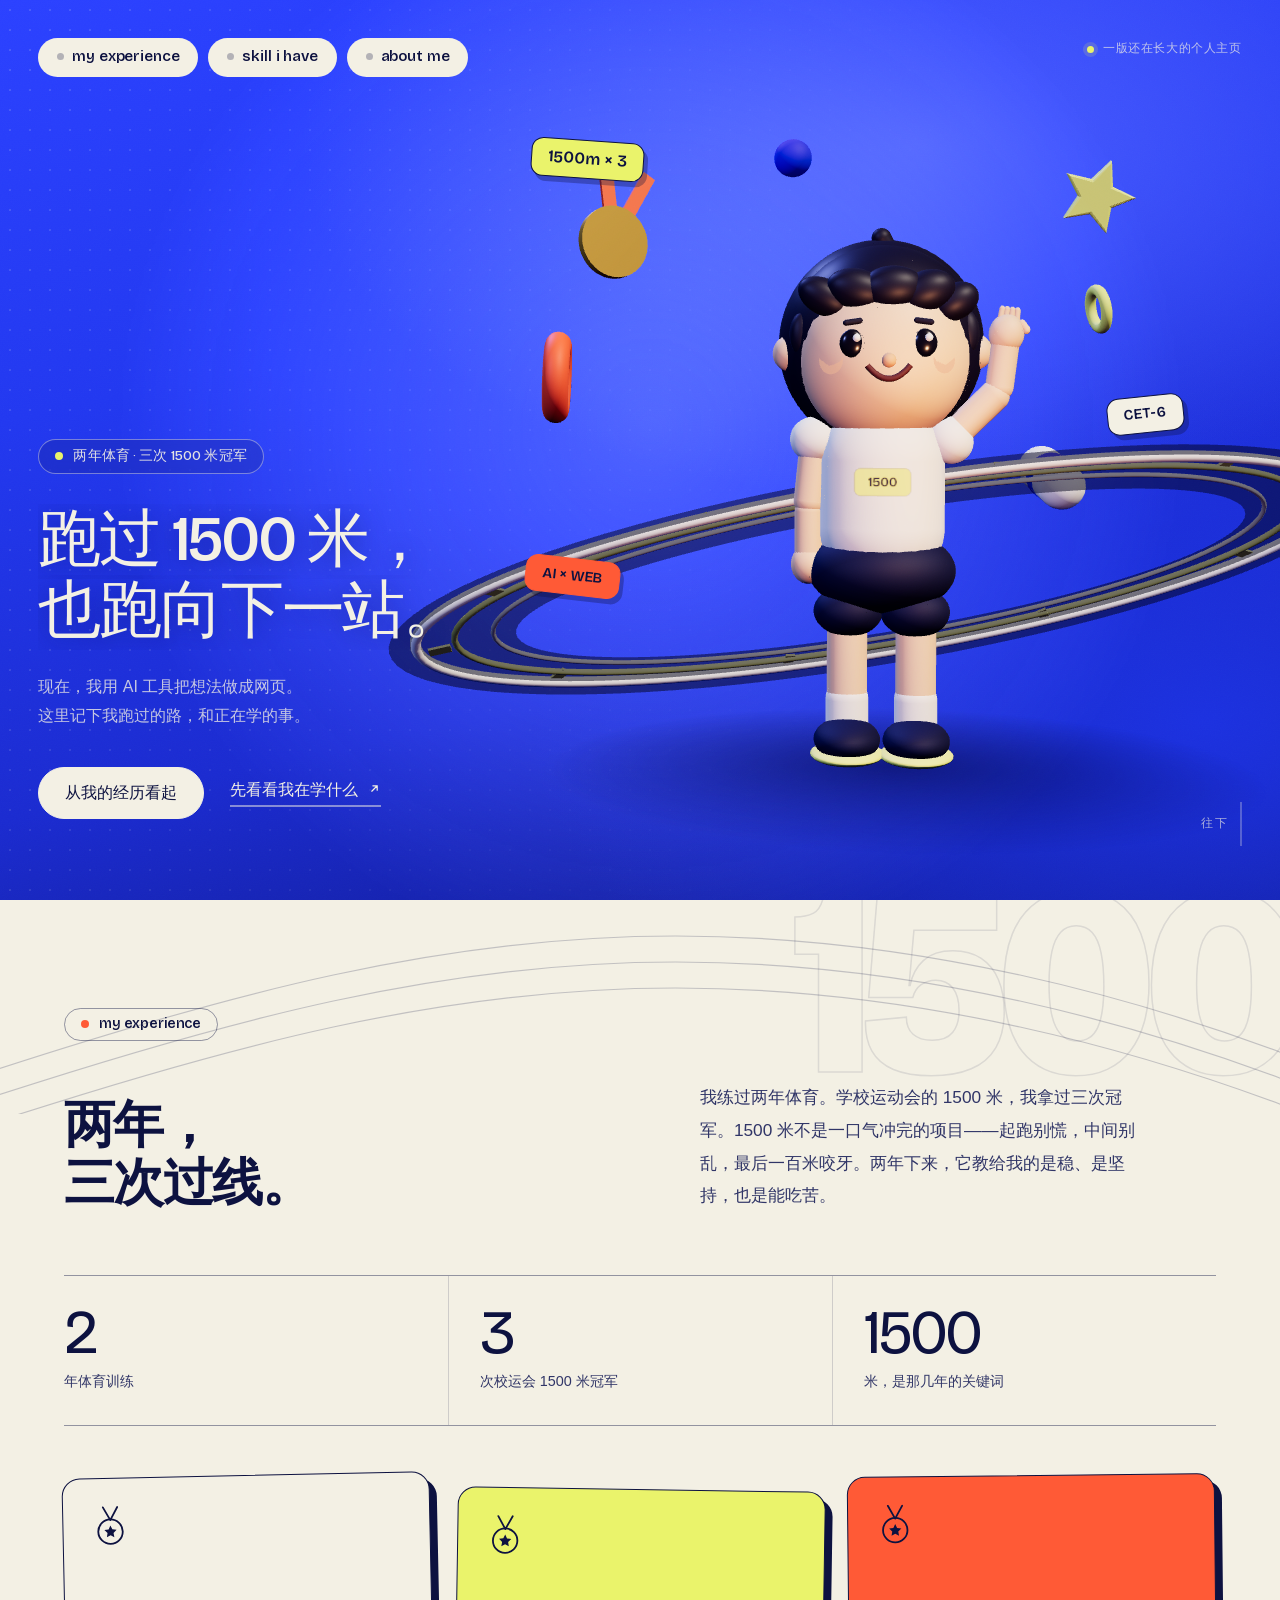
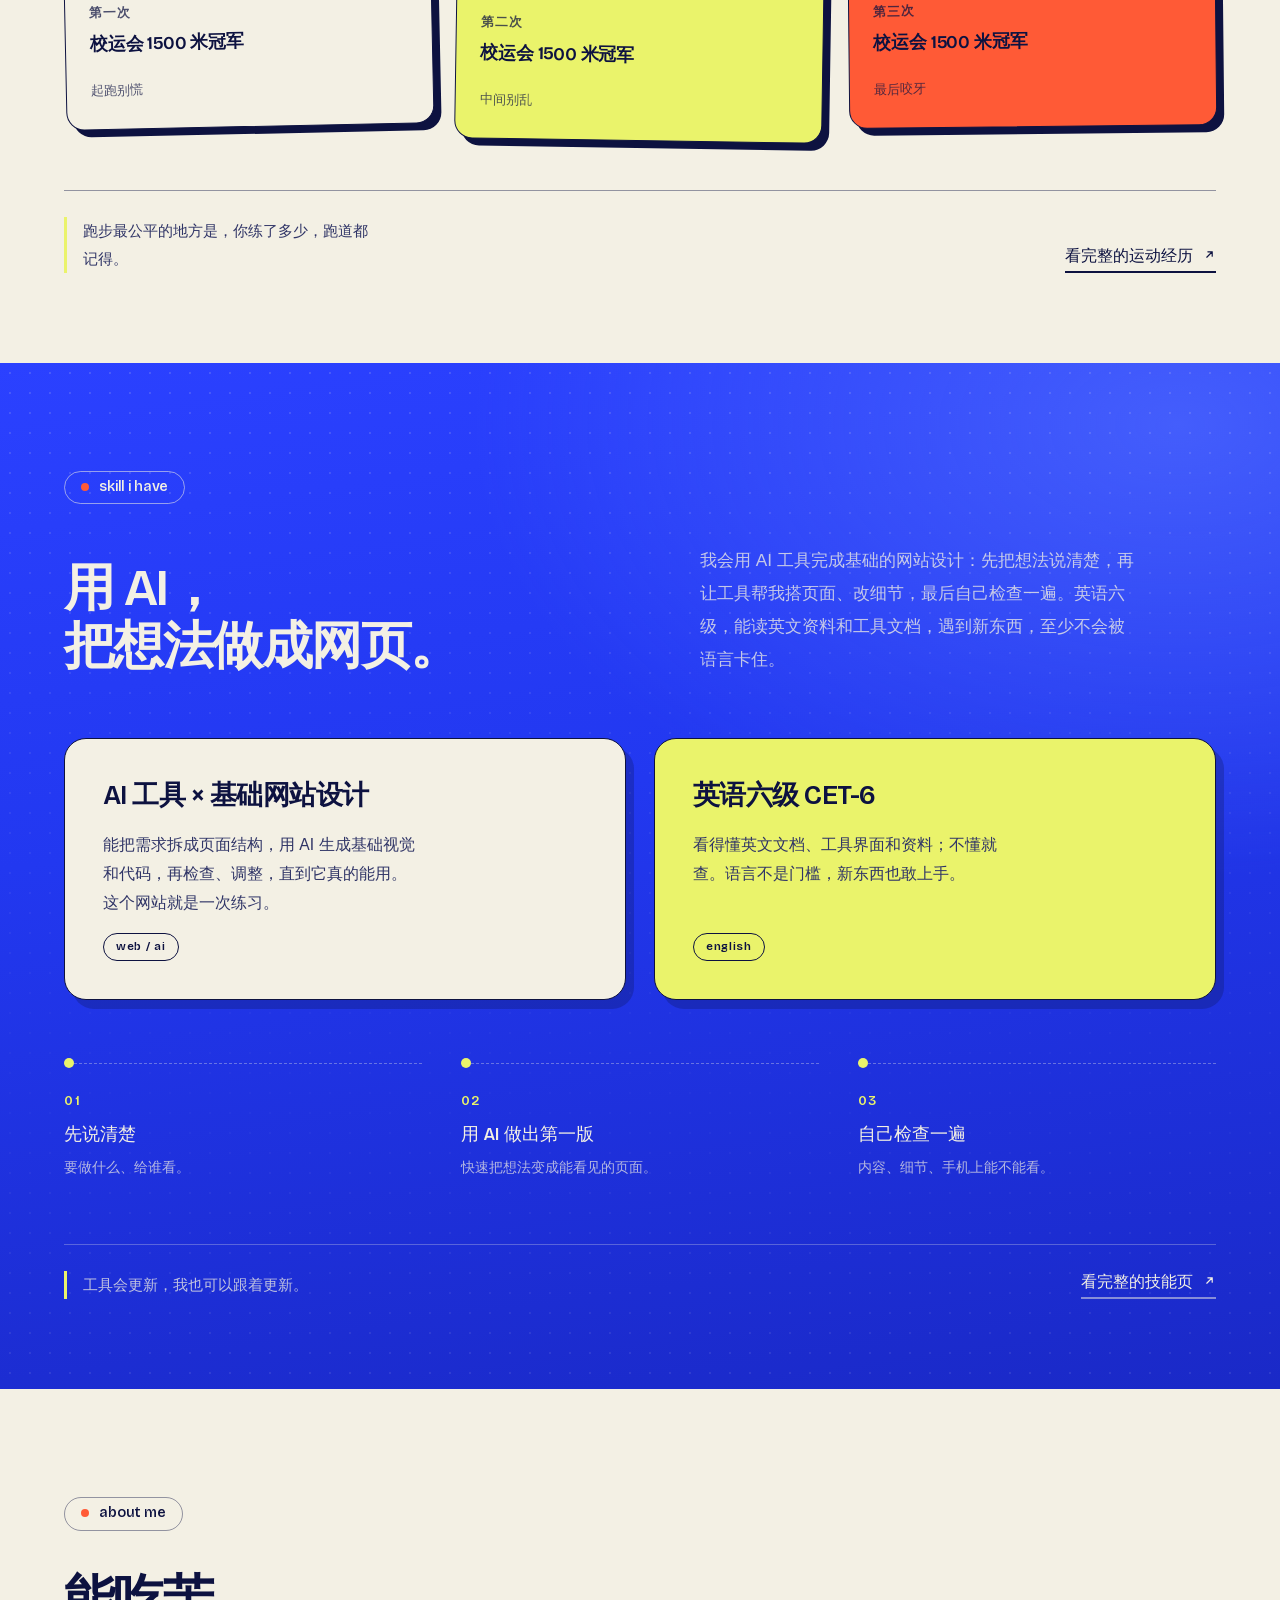
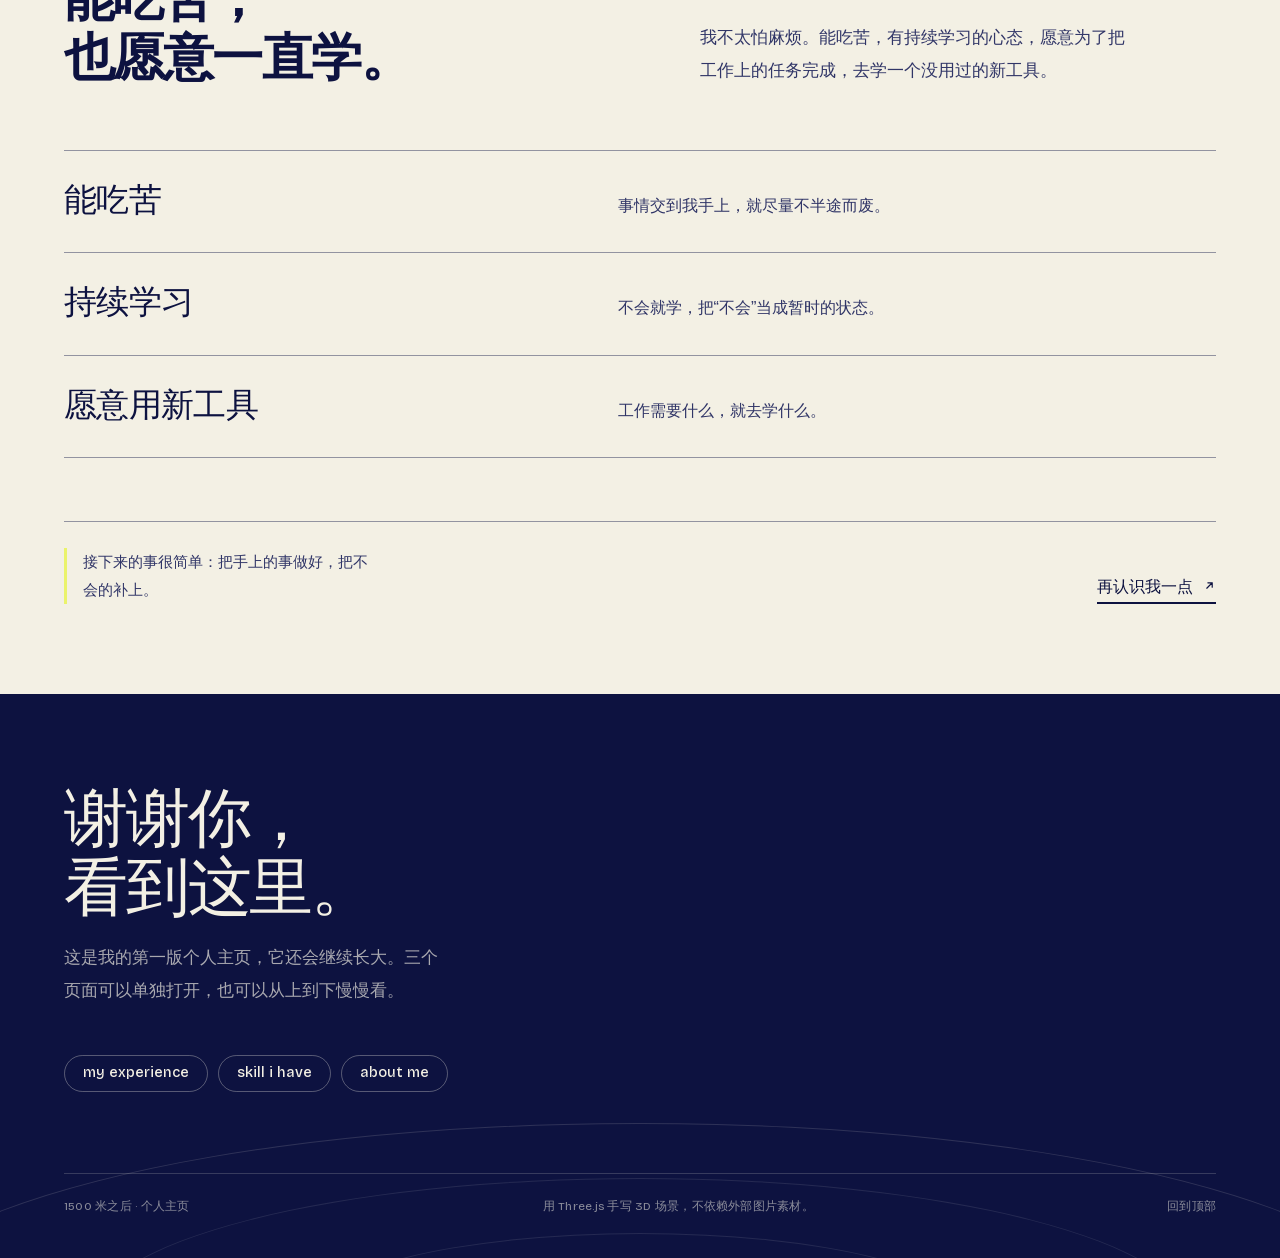
==== index.html @ 39f870d3 "deploy: 1500 米之后 · 3D 个人主页" ====
<!DOCTYPE html>
<html lang="zh-CN">
<head>
<meta charset="UTF-8">
<meta name="viewport" content="width=device-width, initial-scale=1, viewport-fit=cover">
<title>1500 米之后 · 个人主页</title>
<meta name="description" content="一个练过两年体育、拿过三次校运会 1500 米冠军、正在用 AI 工具学习做网站的个人主页。">
<meta name="theme-color" content="#2238f0">
<meta property="og:title" content="1500 米之后 · 个人主页">
<meta property="og:description" content="练过两年体育，拿过三次校运会 1500 米冠军。现在，用 AI 工具把想法做成网页。">
<meta property="og:type" content="website">
<link rel="icon" href="assets/favicon.svg" type="image/svg+xml">
<script>document.documentElement.classList.add('has-js');</script>
<link rel="stylesheet" href="assets/css/base.css">
<link rel="stylesheet" href="assets/css/home.css">
</head>
<body class="home">
<a class="skip-link" href="#main">跳到主要内容</a>

  <nav class="site-nav site-nav--on-blue" aria-label="页面导航">
    <a href="#experience" data-nav="experience">my experience</a>
    <a href="#skills" data-nav="skills">skill i have</a>
    <a href="#about" data-nav="about">about me</a>
  </nav>

<header class="hero" id="top">
  <div class="hero__stage" aria-hidden="true">
    <canvas id="hero-canvas"></canvas>
    <picture class="hero__fallback">
      <source media="(max-width: 760px)" srcset="assets/img/hero-fallback-mobile.jpg">
      <source media="(max-width: 1100px)" srcset="assets/img/hero-fallback-tablet.jpg">
      <img src="assets/img/hero-fallback.jpg" alt="">
    </picture>
  </div>
  <div class="hero__field" aria-hidden="true"></div>
  <div class="hero__grain" aria-hidden="true"></div>

  <p class="hero__status"><span class="hero__status-dot" aria-hidden="true"></span>一版还在长大的个人主页</p>

  <div class="hero__copy">
    <p class="hero__kicker">两年体育 · 三次 1500 米冠军</p>
    <h1 class="hero__title">
      <span class="hero__line"><span>跑过 1500 米，</span></span>
      <span class="hero__line"><span>也跑向下一站。</span></span>
    </h1>
    <p class="hero__sub">现在，我用 AI 工具把想法做成网页。<br>这里记下我跑过的路，和正在学的事。</p>
    <div class="hero__actions">
      <a class="btn btn--cream" href="#experience">从我的经历看起</a>
      <a class="text-link hero__link" href="#skills">先看看我在学什么<svg viewBox="0 0 24 24" fill="none" stroke="currentColor" stroke-width="2.2" stroke-linecap="round" stroke-linejoin="round" aria-hidden="true"><path d="M7 17 17 7M9 7h8v8"/></svg></a>
    </div>
  </div>

  <div class="hero__stickers" aria-hidden="true">
    <span class="sticker sticker--one">1500m × 3</span>
    <span class="sticker sticker--two">CET-6</span>
    <span class="sticker sticker--three">AI × WEB</span>
  </div>

  <a class="hero__scroll" href="#experience" aria-label="向下滚动，进入我的经历">
    <span>往下</span>
    <span class="hero__scroll-line" aria-hidden="true"></span>
  </a>
</header>

<main id="main" tabindex="-1">

  <section class="section section--experience" id="experience" aria-labelledby="experience-title">
    <div class="track-lines" aria-hidden="true">
      <svg viewBox="0 0 1440 240" preserveAspectRatio="none">
        <path d="M-40 206C260 118 500 62 760 62s520 56 760 144"/>
        <path d="M-40 232C260 144 500 88 760 88s520 56 760 144"/>
        <path d="M-40 258C260 170 500 114 760 114s520 56 760 144"/>
      </svg>
    </div>
    <div class="section__inner">
      <header class="section__head" data-reveal>
        <a class="pill-label" href="experience.html">my experience</a>
        <h2 class="h2 section__title" id="experience-title">两年，<br>三次过线。</h2>
        <p class="lede section__lede">我练过两年体育。学校运动会的 1500 米，我拿过三次冠军。1500 米不是一口气冲完的项目——起跑别慌，中间别乱，最后一百米咬牙。两年下来，它教给我的是稳、是坚持，也是能吃苦。</p>
      </header>

      <div class="stats" data-reveal>
        <div class="stats__item">
          <span class="stats__num">2</span>
          <span class="stats__label">年体育训练</span>
        </div>
        <div class="stats__item">
          <span class="stats__num">3</span>
          <span class="stats__label">次校运会 1500 米冠军</span>
        </div>
        <div class="stats__item">
          <span class="stats__num">1500</span>
          <span class="stats__label">米，是那几年的关键词</span>
        </div>
      </div>

      <ol class="medals" data-reveal>
        <li class="medal medal--cream">
          <span class="medal__badge" aria-hidden="true">
            <svg viewBox="0 0 64 64" fill="none"><path d="M22 6 32 24 42 6" stroke="currentColor" stroke-width="2.5" stroke-linecap="round" stroke-linejoin="round"/><circle cx="32" cy="40" r="17" stroke="currentColor" stroke-width="2.5"/><path d="m32 31.5 2.6 5.4 5.9.8-4.3 4.2 1 5.9-5.2-2.8-5.2 2.8 1-5.9-4.3-4.2 5.9-.8z" fill="currentColor"/></svg>
          </span>
          <span class="medal__ord">第一次</span>
          <span class="medal__name">校运会 1500 米冠军</span>
          <span class="medal__note">起跑别慌</span>
        </li>
        <li class="medal medal--lemon">
          <span class="medal__badge" aria-hidden="true">
            <svg viewBox="0 0 64 64" fill="none"><path d="M22 6 32 24 42 6" stroke="currentColor" stroke-width="2.5" stroke-linecap="round" stroke-linejoin="round"/><circle cx="32" cy="40" r="17" stroke="currentColor" stroke-width="2.5"/><path d="m32 31.5 2.6 5.4 5.9.8-4.3 4.2 1 5.9-5.2-2.8-5.2 2.8 1-5.9-4.3-4.2 5.9-.8z" fill="currentColor"/></svg>
          </span>
          <span class="medal__ord">第二次</span>
          <span class="medal__name">校运会 1500 米冠军</span>
          <span class="medal__note">中间别乱</span>
        </li>
        <li class="medal medal--orange">
          <span class="medal__badge" aria-hidden="true">
            <svg viewBox="0 0 64 64" fill="none"><path d="M22 6 32 24 42 6" stroke="currentColor" stroke-width="2.5" stroke-linecap="round" stroke-linejoin="round"/><circle cx="32" cy="40" r="17" stroke="currentColor" stroke-width="2.5"/><path d="m32 31.5 2.6 5.4 5.9.8-4.3 4.2 1 5.9-5.2-2.8-5.2 2.8 1-5.9-4.3-4.2 5.9-.8z" fill="currentColor"/></svg>
          </span>
          <span class="medal__ord">第三次</span>
          <span class="medal__name">校运会 1500 米冠军</span>
          <span class="medal__note">最后咬牙</span>
        </li>
      </ol>

      <div class="section__foot" data-reveal>
        <p class="section__aside">跑步最公平的地方是，你练了多少，跑道都记得。</p>
        <a class="text-link" href="experience.html">看完整的运动经历<svg viewBox="0 0 24 24" fill="none" stroke="currentColor" stroke-width="2.2" stroke-linecap="round" stroke-linejoin="round" aria-hidden="true"><path d="M7 17 17 7M9 7h8v8"/></svg></a>
      </div>
    </div>
    <span class="watermark" aria-hidden="true">1500</span>
  </section>

  <section class="section section--skills" id="skills" aria-labelledby="skills-title">
    <div class="section__inner">
      <header class="section__head" data-reveal>
        <a class="pill-label pill-label--on-blue" href="skills.html">skill i have</a>
        <h2 class="h2 section__title section__title--skills" id="skills-title">用 AI，<br>把想法做成网页。</h2>
        <p class="lede section__lede">我会用 AI 工具完成基础的网站设计：先把想法说清楚，再让工具帮我搭页面、改细节，最后自己检查一遍。英语六级，能读英文资料和工具文档，遇到新东西，至少不会被语言卡住。</p>
      </header>

      <div class="skill-cards" data-reveal>
        <article class="skill-card skill-card--cream">
          <h3 class="skill-card__title">AI 工具 × 基础网站设计</h3>
          <p class="skill-card__body">能把需求拆成页面结构，用 AI 生成基础视觉和代码，再检查、调整，直到它真的能用。这个网站就是一次练习。</p>
          <span class="skill-card__tag" aria-hidden="true">web / ai</span>
        </article>
        <article class="skill-card skill-card--lemon">
          <h3 class="skill-card__title">英语六级 CET-6</h3>
          <p class="skill-card__body">看得懂英文文档、工具界面和资料；不懂就查。语言不是门槛，新东西也敢上手。</p>
          <span class="skill-card__tag" aria-hidden="true">english</span>
        </article>
      </div>

      <ol class="process" data-reveal>
        <li class="process__step">
          <span class="process__num">01</span>
          <span class="process__name">先说清楚</span>
          <span class="process__desc">要做什么、给谁看。</span>
        </li>
        <li class="process__step">
          <span class="process__num">02</span>
          <span class="process__name">用 AI 做出第一版</span>
          <span class="process__desc">快速把想法变成能看见的页面。</span>
        </li>
        <li class="process__step">
          <span class="process__num">03</span>
          <span class="process__name">自己检查一遍</span>
          <span class="process__desc">内容、细节、手机上能不能看。</span>
        </li>
      </ol>

      <div class="section__foot section__foot--on-blue" data-reveal>
        <p class="section__aside">工具会更新，我也可以跟着更新。</p>
        <a class="text-link text-link--on-blue" href="skills.html">看完整的技能页<svg viewBox="0 0 24 24" fill="none" stroke="currentColor" stroke-width="2.2" stroke-linecap="round" stroke-linejoin="round" aria-hidden="true"><path d="M7 17 17 7M9 7h8v8"/></svg></a>
      </div>
    </div>
  </section>

  <section class="section section--about" id="about" aria-labelledby="about-title">
    <div class="section__inner">
      <header class="section__head" data-reveal>
        <a class="pill-label" href="about.html">about me</a>
        <h2 class="h2 section__title" id="about-title">能吃苦，<br>也愿意一直学。</h2>
        <p class="lede section__lede">我不太怕麻烦。能吃苦，有持续学习的心态，愿意为了把工作上的任务完成，去学一个没用过的新工具。</p>
      </header>

      <ul class="principles" data-reveal>
        <li class="principle">
          <h3 class="principle__name">能吃苦</h3>
          <p class="principle__body">事情交到我手上，就尽量不半途而废。</p>
        </li>
        <li class="principle">
          <h3 class="principle__name">持续学习</h3>
          <p class="principle__body">不会就学，把“不会”当成暂时的状态。</p>
        </li>
        <li class="principle">
          <h3 class="principle__name">愿意用新工具</h3>
          <p class="principle__body">工作需要什么，就去学什么。</p>
        </li>
      </ul>

      <div class="section__foot" data-reveal>
        <p class="section__aside">接下来的事很简单：把手上的事做好，把不会的补上。</p>
        <a class="text-link" href="about.html">再认识我一点<svg viewBox="0 0 24 24" fill="none" stroke="currentColor" stroke-width="2.2" stroke-linecap="round" stroke-linejoin="round" aria-hidden="true"><path d="M7 17 17 7M9 7h8v8"/></svg></a>
      </div>
    </div>
  </section>

</main>

<footer class="site-footer">
  <div class="footer-track" aria-hidden="true"></div>
  <div class="page-shell">
    <p class="site-footer__title">谢谢你，<br>看到这里。</p>
    <p class="site-footer__sub">这是我的第一版个人主页，它还会继续长大。三个页面可以单独打开，也可以从上到下慢慢看。</p>
    <nav class="site-footer__nav" aria-label="页脚导航">
      <a href="experience.html">my experience</a>
      <a href="skills.html">skill i have</a>
      <a href="about.html">about me</a>
    </nav>
    <div class="site-footer__bottom">
      <span>1500 米之后 · 个人主页</span>
      <span>用 Three.js 手写 3D 场景，不依赖外部图片素材。</span>
      <a href="#top">回到顶部</a>
    </div>
  </div>
</footer>

<script src="assets/js/hero3d.bundle.js" defer></script>
<script src="assets/js/home.js" defer></script>
</body>
</html>
---- assets/css/base.css ----
/* ============================================================
   1500 米之后 · 基础设计系统
   颜色 / 字体 / 排版 / 共用组件（导航、页脚、按钮、贴纸）
   ============================================================ */

@font-face {
  font-family: "Bricolage Grotesque";
  src: url("[data-uri]") format("woff2");
  font-weight: 200 800;
  font-style: normal;
  font-display: swap;
}

:root {
  /* 颜色 */
  --ink: #0d1240;
  --ink-soft: #303567;
  --blue: #2238f0;
  --blue-deep: #111b8f;
  --blue-bright: #5b78ff;
  --cream: #f3f0e4;
  --cream-deep: #e7e1cf;
  --lemon: #eaf36b;
  --orange: #ff5a36;
  --line: rgba(13, 18, 64, 0.16);
  --line-strong: rgba(13, 18, 64, 0.42);
  --dot: rgba(13, 18, 64, 0.14);
  --dot-on-blue: rgba(243, 240, 228, 0.18);

  /* 字体 */
  --font-display: "Bricolage Grotesque", "PingFang SC", "Hiragino Sans GB", "Microsoft YaHei", sans-serif;
  --font-body: "PingFang SC", "Hiragino Sans GB", "Microsoft YaHei", "Noto Sans SC", sans-serif;

  /* 尺寸与留白 */
  --shell: min(1200px, calc(100% - clamp(40px, 10vw, 160px)));
  --nav-inset: clamp(18px, 3vw, 40px);
  --radius-pill: 999px;
  --radius-card: 22px;
  --ease-out: cubic-bezier(0.22, 1, 0.36, 1);

  /* 排版尺度 */
  --text-display: clamp(3rem, 6.4vw, 6.2rem);
  --text-h2: clamp(2.1rem, 4vw, 3.8rem);
  --text-h3: clamp(1.35rem, 2vw, 1.7rem);
  --text-lede: clamp(1.05rem, 1.35vw, 1.25rem);
  --text-body: 1.0625rem;
  --text-small: 0.875rem;
  --text-micro: 0.75rem;
}

*,
*::before,
*::after {
  box-sizing: border-box;
}

html {
  scroll-behavior: smooth;
  -webkit-text-size-adjust: 100%;
}

body {
  margin: 0;
  color: var(--ink);
  background: var(--cream);
  font-family: var(--font-body);
  font-size: var(--text-body);
  line-height: 1.8;
  -webkit-font-smoothing: antialiased;
  text-rendering: optimizeLegibility;
  overflow-x: hidden;
}

img,
svg,
canvas {
  display: block;
  max-width: 100%;
}

a {
  color: inherit;
  text-decoration: none;
}

button {
  font: inherit;
  color: inherit;
}

h1,
h2,
h3,
h4,
p,
figure,
blockquote {
  margin: 0;
}

ul,
ol {
  margin: 0;
  padding: 0;
  list-style: none;
}

::selection {
  background: var(--lemon);
  color: var(--ink);
}

:focus-visible {
  outline: 3px solid var(--orange);
  outline-offset: 3px;
  border-radius: 4px;
}

/* skip-link 的目标只接收焦点，不需要画外框 */
[tabindex="-1"]:focus {
  outline: none;
}

.skip-link {
  position: fixed;
  top: 12px;
  left: 50%;
  z-index: 200;
  transform: translate(-50%, -200%);
  padding: 10px 18px;
  border: 2px solid var(--ink);
  border-radius: var(--radius-pill);
  background: var(--lemon);
  color: var(--ink);
  font-family: var(--font-display);
  font-weight: 600;
  transition: transform 0.2s var(--ease-out);
}

.skip-link:focus-visible {
  transform: translate(-50%, 0);
}

/* ---------- 共用排版 ---------- */

.font-display {
  font-family: var(--font-display);
}

.display {
  font-family: var(--font-display);
  font-size: var(--text-display);
  font-weight: 300;
  line-height: 1.06;
  letter-spacing: -0.035em;
}

.h2 {
  font-family: var(--font-display);
  font-size: var(--text-h2);
  font-weight: 300;
  line-height: 1.14;
  letter-spacing: -0.03em;
}

.h3 {
  font-family: var(--font-display);
  font-size: var(--text-h3);
  font-weight: 500;
  line-height: 1.35;
  letter-spacing: -0.015em;
}

.lede {
  font-size: var(--text-lede);
  line-height: 1.9;
  color: var(--ink-soft);
}

.body-copy p + p {
  margin-top: 1.1em;
}

.small {
  font-size: var(--text-small);
  line-height: 1.7;
}

.micro {
  font-family: var(--font-display);
  font-size: var(--text-micro);
  font-weight: 500;
  letter-spacing: 0.06em;
  line-height: 1.6;
}

/* 强调：柠檬黄荧光笔（整句/短语，不拆字） */
.mark {
  background-image: linear-gradient(transparent 62%, var(--lemon) 62%, var(--lemon) 92%, transparent 92%);
  background-repeat: no-repeat;
  padding: 0 0.08em;
}

.mark--blue {
  background-image: linear-gradient(transparent 62%, var(--blue-bright) 62%, var(--blue-bright) 92%, transparent 92%);
  color: var(--ink);
}

/* ---------- 常驻导航（三个交互按钮） ---------- */

.site-nav {
  position: fixed;
  top: var(--nav-inset);
  left: var(--nav-inset);
  z-index: 90;
  display: flex;
  flex-wrap: wrap;
  gap: 10px;
  align-items: center;
}

.site-nav a {
  display: inline-flex;
  align-items: center;
  gap: 8px;
  padding: 10px 18px 11px;
  border: 1.5px solid transparent;
  border-radius: var(--radius-pill);
  background: var(--cream);
  color: var(--ink);
  font-family: var(--font-display);
  font-size: 0.95rem;
  font-weight: 550;
  letter-spacing: -0.01em;
  line-height: 1;
  white-space: nowrap;
  transition:
    background 0.25s var(--ease-out),
    color 0.25s var(--ease-out),
    border-color 0.25s var(--ease-out),
    transform 0.25s var(--ease-out);
}

.site-nav a::before {
  content: "";
  width: 7px;
  height: 7px;
  border-radius: 50%;
  background: currentColor;
  opacity: 0.28;
  transition: opacity 0.25s var(--ease-out), background 0.25s var(--ease-out);
}

.site-nav a:hover {
  background: var(--lemon);
  transform: translateY(-2px) rotate(-1.2deg);
}

.site-nav a:hover::before,
.site-nav a[aria-current="true"]::before {
  opacity: 1;
  background: var(--orange);
}

.site-nav a[aria-current="true"] {
  background: var(--ink);
  color: var(--cream);
}

/* 蓝色首屏上的导航 */
.site-nav--on-blue a {
  background: var(--cream);
  color: var(--ink);
}

.site-nav--on-blue a:hover {
  background: var(--lemon);
  color: var(--ink);
}

/* 子页面上的导航（米白底） */
.site-nav--on-cream a {
  background: transparent;
  border-color: var(--line-strong);
}

.site-nav--on-cream a:hover {
  background: var(--ink);
  border-color: var(--ink);
  color: var(--cream);
}

/* 页面右上角的“回到首页” */
.home-link {
  position: fixed;
  top: var(--nav-inset);
  right: var(--nav-inset);
  z-index: 90;
  display: inline-flex;
  align-items: center;
  gap: 8px;
  padding: 9px 16px 10px;
  border: 1.5px solid var(--line-strong);
  border-radius: var(--radius-pill);
  font-family: var(--font-display);
  font-size: 0.85rem;
  font-weight: 550;
  line-height: 1;
  background: rgba(243, 240, 228, 0.72);
  backdrop-filter: blur(6px);
  transition: background 0.25s var(--ease-out), color 0.25s var(--ease-out), border-color 0.25s var(--ease-out);
}

.home-link:hover {
  background: var(--ink);
  border-color: var(--ink);
  color: var(--cream);
}

/* ---------- 按钮 ---------- */

.btn {
  display: inline-flex;
  align-items: center;
  justify-content: center;
  gap: 10px;
  min-height: 52px;
  padding: 14px 26px 15px;
  border: 1.5px solid var(--ink);
  border-radius: var(--radius-pill);
  background: var(--ink);
  color: var(--cream);
  font-family: var(--font-display);
  font-size: 1rem;
  font-weight: 550;
  line-height: 1;
  cursor: pointer;
  transition:
    background 0.25s var(--ease-out),
    color 0.25s var(--ease-out),
    transform 0.25s var(--ease-out),
    box-shadow 0.25s var(--ease-out);
}

.btn:hover {
  background: var(--blue);
  border-color: var(--blue);
  transform: translateY(-2px);
  box-shadow: 0 8px 0 rgba(13, 18, 64, 0.14);
}

.btn--cream {
  background: var(--cream);
  border-color: var(--cream);
  color: var(--ink);
}

.btn--cream:hover {
  background: var(--lemon);
  border-color: var(--lemon);
  color: var(--ink);
}

.btn--ghost {
  background: transparent;
  border-color: var(--line-strong);
  color: var(--ink);
}

.btn--ghost:hover {
  background: var(--ink);
  border-color: var(--ink);
  color: var(--cream);
  box-shadow: none;
}

/* 文字链接：跑道虚线 + 箭头，hover 时虚线跑起来 */
.text-link {
  display: inline-flex;
  align-items: baseline;
  gap: 10px;
  padding-bottom: 4px;
  font-family: var(--font-display);
  font-size: 1rem;
  font-weight: 550;
  line-height: 1.4;
  border-bottom: 2px solid currentColor;
  transition: color 0.25s var(--ease-out);
}

.text-link svg {
  width: 13px;
  height: 13px;
  transition: transform 0.25s var(--ease-out);
}

.text-link:hover {
  color: var(--blue);
}

.text-link:hover svg {
  transform: translate(3px, -3px);
}

/* ---------- 标签 / 贴纸 ---------- */

.pill-label {
  display: inline-flex;
  align-items: center;
  gap: 10px;
  padding: 8px 16px 9px;
  border: 1.5px solid var(--line-strong);
  border-radius: var(--radius-pill);
  background: transparent;
  font-family: var(--font-display);
  font-size: 0.9rem;
  font-weight: 550;
  line-height: 1;
  letter-spacing: -0.01em;
}

.pill-label::before {
  content: "";
  width: 8px;
  height: 8px;
  border-radius: 50%;
  background: var(--orange);
}

.pill-label--on-blue {
  border-color: rgba(243, 240, 228, 0.55);
  color: var(--cream);
}

.sticker {
  display: inline-flex;
  align-items: center;
  gap: 8px;
  padding: 10px 16px 11px;
  border: 1.5px solid var(--ink);
  border-radius: 12px;
  background: var(--lemon);
  color: var(--ink);
  font-family: var(--font-display);
  font-weight: 600;
  font-size: 0.9rem;
  line-height: 1;
  transform: rotate(-2deg);
}

.sticker--cream {
  background: var(--cream);
}

.sticker--orange {
  background: var(--orange);
  color: var(--ink);
  border-color: var(--orange);
}

/* ---------- 点阵纸 ---------- */

.dot-field {
  background-image: radial-gradient(var(--dot) 1.1px, transparent 1.3px);
  background-size: 18px 18px;
  background-position: 0 0;
}

.dot-field--on-blue {
  background-image: radial-gradient(var(--dot-on-blue) 1.1px, transparent 1.3px);
}

/* ---------- 子页面骨架 ---------- */

.page {
  min-height: 100vh;
  padding-top: clamp(110px, 16vh, 150px);
  padding-bottom: clamp(70px, 12vh, 130px);
  background: var(--cream);
}

.page-shell {
  width: var(--shell);
  margin-inline: auto;
}

.page-hero {
  position: relative;
  padding-bottom: clamp(48px, 8vh, 88px);
  border-bottom: 1.5px solid var(--line-strong);
}

.page-hero .pill-label {
  margin-bottom: clamp(22px, 4vh, 36px);
}

.page-hero h1 {
  max-width: 18ch;
}

.page-hero .lede {
  max-width: 44ch;
  margin-top: clamp(20px, 4vh, 32px);
}

.page-meta {
  display: flex;
  flex-wrap: wrap;
  gap: 10px 22px;
  margin-top: clamp(24px, 4vh, 40px);
  font-family: var(--font-display);
  font-size: var(--text-small);
  font-weight: 500;
  color: var(--ink-soft);
}

.page-meta span {
  display: inline-flex;
  align-items: center;
  gap: 8px;
}

.page-meta span + span::before {
  content: "/";
  color: var(--line-strong);
}

/* ---------- 页脚 ---------- */

.site-footer {
  position: relative;
  overflow: hidden;
  background: var(--ink);
  color: var(--cream);
  padding: clamp(64px, 10vh, 110px) 0 40px;
}

.site-footer .page-shell {
  position: relative;
  z-index: 1;
}

.site-footer__title {
  font-family: var(--font-display);
  font-size: clamp(2.2rem, 5vw, 4.6rem);
  font-weight: 300;
  line-height: 1.08;
  letter-spacing: -0.035em;
  max-width: 16ch;
}

.site-footer__sub {
  max-width: 40ch;
  margin-top: 20px;
  color: rgba(243, 240, 228, 0.68);
  font-size: var(--text-body);
  line-height: 1.9;
}

.site-footer__nav {
  display: flex;
  flex-wrap: wrap;
  gap: 10px;
  margin-top: clamp(32px, 6vh, 48px);
}

.site-footer__nav a {
  padding: 10px 18px 11px;
  border: 1.5px solid rgba(243, 240, 228, 0.32);
  border-radius: var(--radius-pill);
  font-family: var(--font-display);
  font-size: 0.9rem;
  font-weight: 500;
  line-height: 1;
  transition: background 0.25s var(--ease-out), color 0.25s var(--ease-out), border-color 0.25s var(--ease-out);
}

.site-footer__nav a:hover {
  background: var(--lemon);
  border-color: var(--lemon);
  color: var(--ink);
}

.site-footer__bottom {
  display: flex;
  flex-wrap: wrap;
  justify-content: space-between;
  gap: 14px 28px;
  margin-top: clamp(48px, 9vh, 90px);
  padding-top: 22px;
  border-top: 1px solid rgba(243, 240, 228, 0.18);
  font-size: var(--text-micro);
  color: rgba(243, 240, 228, 0.55);
  font-family: var(--font-display);
  letter-spacing: 0.02em;
}

.site-footer__bottom a:hover {
  color: var(--lemon);
}

/* 页脚里的装饰跑道线 */
.footer-track {
  position: absolute;
  inset: auto -10% -46% -10%;
  height: 70%;
  border: 1.5px solid rgba(243, 240, 228, 0.14);
  border-radius: 50%;
  pointer-events: none;
}

.footer-track::before,
.footer-track::after {
  content: "";
  position: absolute;
  border: 1.5px solid rgba(243, 240, 228, 0.1);
  border-radius: 50%;
}

.footer-track::before {
  inset: 14%;
}

.footer-track::after {
  inset: 28%;
}

/* ---------- 滚动出现的克制动效 ---------- */

/* 只有 JS 可用时才隐藏等待入场，禁用 JS 时内容始终可见 */
.has-js [data-reveal] {
  opacity: 0;
  transform: translateY(22px);
  transition: opacity 0.7s var(--ease-out), transform 0.7s var(--ease-out);
}

.has-js [data-reveal].is-in {
  opacity: 1;
  transform: none;
}

.has-js [data-reveal="line"] {
  opacity: 1;
  transform: none;
  clip-path: inset(0 100% 0 0);
  transition: clip-path 0.9s var(--ease-out);
}

.has-js [data-reveal="line"].is-in {
  clip-path: inset(0 0 0 0);
}

/* ---------- 响应式与动效偏好 ---------- */

@media (max-width: 760px) {
  :root {
    --text-body: 1rem;
    --text-display: clamp(2.7rem, 12vw, 4rem);
    --text-h2: clamp(2rem, 9.4vw, 3.1rem);
    --shell: calc(100% - 36px);
    --nav-inset: 14px;
  }

  body {
    line-height: 1.75;
  }

  .site-nav {
    gap: 7px;
    right: var(--nav-inset);
  }

  .site-nav a {
    font-size: 0.8rem;
    padding: 9px 13px 10px;
  }

  .site-nav a::before {
    display: none;
  }

  .home-link {
    display: none;
  }

  .page {
    padding-top: 118px;
  }
}

@media (prefers-reduced-motion: reduce) {
  html {
    scroll-behavior: auto;
  }

  *,
  *::before,
  *::after {
    animation-duration: 0.001ms !important;
    animation-iteration-count: 1 !important;
    transition-duration: 0.001ms !important;
  }

  .has-js [data-reveal] {
    opacity: 1;
    transform: none;
  }

  .has-js [data-reveal="line"] {
    clip-path: none;
  }
}
---- assets/css/home.css ----
/* ============================================================
   1500 米之后 · 首页 / 蓝色 3D 首屏
   依赖 base.css 的令牌与共用组件
   ============================================================ */

.home {
  background: var(--blue-deep);
}

.home main {
  position: relative;
  z-index: 1;
}

/* ---------- 首屏 ---------- */

.hero {
  position: relative;
  min-height: 100svh;
  overflow: hidden;
  color: var(--cream);
  background:
    radial-gradient(110% 90% at 72% 16%, #4a5dff 0%, rgba(74, 93, 255, 0) 44%),
    radial-gradient(85% 70% at 94% 80%, #1c31e0 0%, rgba(28, 49, 224, 0) 62%),
    linear-gradient(168deg, #2b41ff 0%, var(--blue) 36%, #1b2bd0 70%, #101a8f 100%);
  isolation: isolate;
}

.hero__stage {
  position: absolute;
  inset: 0;
  z-index: 2;
  pointer-events: none;
}

#hero-canvas {
  width: 100%;
  height: 100%;
  opacity: 0;
  transition: opacity 1.1s var(--ease-out) 0.15s;
}

.is-ready #hero-canvas {
  opacity: 1;
}

.hero__fallback {
  position: absolute;
  inset: 0;
  display: none;
}

.hero__fallback img {
  width: 100%;
  height: 100%;
  object-fit: cover;
  object-position: 50% bottom;
}

.no-webgl .hero__fallback {
  display: block;
}

.no-webgl #hero-canvas {
  display: none;
}

.hero__field {
  position: absolute;
  inset: 0;
  z-index: 1;
  pointer-events: none;
  background-image: radial-gradient(var(--dot-on-blue) 1.1px, transparent 1.3px);
  background-size: 20px 20px;
  -webkit-mask-image: linear-gradient(105deg, rgba(0, 0, 0, 0.9) 0%, rgba(0, 0, 0, 0.25) 46%, rgba(0, 0, 0, 0) 72%);
  mask-image: linear-gradient(105deg, rgba(0, 0, 0, 0.9) 0%, rgba(0, 0, 0, 0.25) 46%, rgba(0, 0, 0, 0) 72%);
}

.hero__grain {
  position: absolute;
  inset: 0;
  z-index: 3;
  pointer-events: none;
  opacity: 0.16;
  mix-blend-mode: soft-light;
  background-image: url("data:image/svg+xml,%3Csvg xmlns='http://www.w3.org/2000/svg' width='160' height='160'%3E%3Cfilter id='n'%3E%3CfeTurbulence type='fractalNoise' baseFrequency='0.82' numOctaves='3' stitchTiles='stitch'/%3E%3C/filter%3E%3Crect width='160' height='160' filter='url(%23n)' opacity='0.55'/%3E%3C/svg%3E");
  background-size: 160px 160px;
}

/* 首屏小标签 / 状态 */
.hero__status {
  position: absolute;
  z-index: 4;
  top: var(--nav-inset);
  right: var(--nav-inset);
  display: inline-flex;
  align-items: center;
  gap: 9px;
  margin: 0;
  font-size: var(--text-micro);
  font-family: var(--font-display);
  letter-spacing: 0.05em;
  color: rgba(243, 240, 228, 0.72);
  animation: fade-in 0.9s var(--ease-out) 0.6s both;
}

.hero__status-dot {
  width: 7px;
  height: 7px;
  border-radius: 50%;
  background: var(--lemon);
  box-shadow: 0 0 0 4px rgba(234, 243, 107, 0.16);
}

/* 文案区 */
.hero__copy {
  position: absolute;
  z-index: 5;
  left: var(--nav-inset);
  bottom: clamp(56px, 9vh, 96px);
  width: min(640px, 52vw);
}

.hero__kicker {
  display: inline-flex;
  align-items: center;
  gap: 10px;
  padding: 9px 16px 10px;
  border: 1px solid rgba(243, 240, 228, 0.42);
  border-radius: var(--radius-pill);
  background: rgba(13, 18, 64, 0.16);
  backdrop-filter: blur(8px);
  font-family: var(--font-display);
  font-size: 0.85rem;
  font-weight: 500;
  line-height: 1;
  letter-spacing: 0.01em;
  color: rgba(243, 240, 228, 0.92);
  animation: fade-in 0.9s var(--ease-out) 0.35s both;
}

.hero__kicker::before {
  content: "";
  width: 8px;
  height: 8px;
  border-radius: 50%;
  background: var(--lemon);
}

.hero__title {
  margin-top: clamp(20px, 3.4vh, 30px);
  font-family: var(--font-display);
  font-size: clamp(2.5rem, 4.9vw, 4.6rem);
  font-weight: 550;
  line-height: 1.14;
  letter-spacing: -0.035em;
  text-shadow: 0 2px 26px rgba(11, 17, 100, 0.45);
}

.hero__line {
  display: block;
  overflow: hidden;
  padding-bottom: 0.06em;
  margin-bottom: -0.06em;
}

.hero__line > span {
  display: block;
  transform: translateY(112%);
  animation: line-up 1.1s var(--ease-out) 0.18s both;
}

.hero__line:nth-child(2) > span {
  animation-delay: 0.32s;
}

.hero__sub {
  margin-top: clamp(18px, 2.8vh, 26px);
  max-width: 42ch;
  font-size: clamp(1rem, 1.1vw, 1.1rem);
  line-height: 1.85;
  color: rgba(243, 240, 228, 0.78);
  animation: fade-in 0.9s var(--ease-out) 0.72s both;
}

.hero__actions {
  display: flex;
  flex-wrap: wrap;
  align-items: center;
  gap: 16px 26px;
  margin-top: clamp(24px, 4vh, 36px);
  animation: fade-in 0.9s var(--ease-out) 0.86s both;
}

.hero__link {
  color: var(--cream);
  border-color: rgba(243, 240, 228, 0.5);
}

.hero__link:hover {
  color: var(--lemon);
  border-color: var(--lemon);
}

/* 角色旁边的小贴纸 */
.hero__stickers {
  position: absolute;
  inset: 0;
  z-index: 4;
  pointer-events: none;
}

.hero__stickers .sticker {
  position: absolute;
  transform: none;
  box-shadow: 4px 5px 0 rgba(13, 18, 64, 0.32);
}

.sticker--one {
  top: 15.5%;
  left: 41.5%;
  rotate: 4deg;
  background: var(--lemon);
  font-size: 1.02rem;
  animation: sticker-in 0.8s var(--ease-out) 1s both, bob 7s ease-in-out 1.8s infinite;
}

.sticker--two {
  top: 44%;
  right: 7.5%;
  rotate: -6deg;
  background: var(--cream);
  color: var(--ink);
  animation: sticker-in 0.8s var(--ease-out) 1.12s both, bob 8s ease-in-out 2.2s infinite reverse;
}

.sticker--three {
  top: 62%;
  left: 41%;
  rotate: 6.5deg;
  background: var(--orange);
  border-color: var(--orange);
  color: var(--ink);
  animation: sticker-in 0.8s var(--ease-out) 1.24s both, bob 6.4s ease-in-out 2s infinite;
}

/* 往下 */
.hero__scroll {
  position: absolute;
  z-index: 5;
  right: var(--nav-inset);
  bottom: clamp(36px, 6vh, 56px);
  display: inline-flex;
  align-items: center;
  gap: 12px;
  font-family: var(--font-display);
  font-size: var(--text-micro);
  letter-spacing: 0.12em;
  color: rgba(243, 240, 228, 0.66);
  animation: fade-in 0.9s var(--ease-out) 1.3s both;
}

.hero__scroll-line {
  position: relative;
  display: block;
  width: 1.5px;
  height: 44px;
  background: rgba(243, 240, 228, 0.28);
  overflow: hidden;
}

.hero__scroll-line::after {
  content: "";
  position: absolute;
  inset: 0;
  background: var(--lemon);
  transform: translateY(-100%);
  animation: scroll-line 2.4s var(--ease-out) 1.8s infinite;
}

.hero__scroll:hover {
  color: var(--cream);
}

/* 滚动之后：导航变成米白胶囊，压住浅色段落 */
.is-past-hero .site-nav--on-blue a {
  border-color: rgba(13, 18, 64, 0.16);
  background: rgba(243, 240, 228, 0.9);
  backdrop-filter: blur(10px);
  box-shadow: 0 2px 16px rgba(13, 18, 64, 0.08);
}

.is-past-hero .site-nav--on-blue a[aria-current="true"] {
  background: var(--ink);
  color: var(--cream);
  border-color: var(--ink);
}

/* ---------- 通用段落 ---------- */

.section {
  position: relative;
  overflow: clip;
  padding: clamp(88px, 12vh, 148px) 0 clamp(72px, 10vh, 118px);
  background: var(--cream);
}

.section__inner {
  position: relative;
  z-index: 2;
  width: var(--shell);
  margin-inline: auto;
}

.section__head {
  display: grid;
  grid-template-columns: minmax(0, 1.04fr) minmax(0, 0.96fr);
  gap: 18px clamp(32px, 6vw, 96px);
  align-items: end;
}

.section__head .pill-label {
  grid-column: 1 / -1;
  justify-self: start;
  margin-bottom: clamp(14px, 2.4vh, 26px);
  transition: background 0.25s var(--ease-out), color 0.25s var(--ease-out);
}

a.pill-label:hover {
  background: var(--ink);
  border-color: var(--ink);
  color: var(--cream);
}

a.pill-label--on-blue:hover {
  background: var(--lemon);
  border-color: var(--lemon);
  color: var(--ink);
}

.section__title {
  font-weight: 600;
  max-width: 12ch;
}

.section__title--skills {
  max-width: none;
}

.section__lede {
  max-width: 46ch;
}

.section__foot {
  display: flex;
  flex-wrap: wrap;
  align-items: end;
  justify-content: space-between;
  gap: 24px 40px;
  margin-top: clamp(44px, 7vh, 76px);
  padding-top: 26px;
  border-top: 1.5px solid var(--line-strong);
}

.section__aside {
  max-width: 36ch;
  padding-left: 16px;
  border-left: 3px solid var(--lemon);
  font-size: 0.95rem;
  line-height: 1.85;
  color: var(--ink-soft);
}

.watermark {
  position: absolute;
  z-index: 0;
  top: clamp(-24px, -2vw, -10px);
  right: -0.04em;
  font-family: var(--font-display);
  font-size: clamp(9rem, 21vw, 20rem);
  font-weight: 800;
  line-height: 0.8;
  letter-spacing: -0.05em;
  color: transparent;
  -webkit-text-stroke: 1.5px rgba(13, 18, 64, 0.1);
  pointer-events: none;
  user-select: none;
}

.watermark--outline {
  font-size: clamp(5rem, 11vw, 10rem);
  top: auto;
  bottom: 2%;
  right: 1%;
  -webkit-text-stroke-color: rgba(13, 18, 64, 0.09);
}

/* ---------- 01 经历 ---------- */

.section--experience {
  background: var(--cream);
}

.track-lines {
  position: absolute;
  z-index: 0;
  top: -26px;
  left: 0;
  width: 100%;
  height: 240px;
  opacity: 0.5;
  pointer-events: none;
}

.track-lines svg {
  width: 100%;
  height: 100%;
}

.track-lines path {
  fill: none;
  stroke: var(--line-strong);
  stroke-width: 1.2;
}

.stats {
  display: grid;
  grid-template-columns: repeat(3, minmax(0, 1fr));
  margin-top: clamp(42px, 7vh, 72px);
  border-top: 1.5px solid var(--line-strong);
  border-bottom: 1.5px solid var(--line-strong);
}

.stats__item {
  display: flex;
  flex-direction: column;
  gap: 6px;
  padding: 28px clamp(16px, 2.4vw, 34px) 30px;
}

.stats__item + .stats__item {
  border-left: 1.5px solid var(--line);
}

.stats__item:first-child {
  padding-left: 0;
}

.stats__num {
  font-family: var(--font-display);
  font-size: clamp(2.8rem, 4.8vw, 4.6rem);
  font-weight: 400;
  line-height: 0.95;
  letter-spacing: -0.045em;
}

.stats__label {
  font-size: 0.9rem;
  color: var(--ink-soft);
}

.medals {
  display: grid;
  grid-template-columns: repeat(3, minmax(0, 1fr));
  gap: clamp(14px, 2vw, 24px);
  margin-top: clamp(36px, 5.5vh, 56px);
}

.medal {
  display: flex;
  flex-direction: column;
  gap: 8px;
  padding: 24px 24px 26px;
  border: 1.5px solid var(--ink);
  border-radius: 18px;
  background: var(--cream);
  box-shadow: 7px 7px 0 var(--ink);
  transition: transform 0.35s var(--ease-out), box-shadow 0.35s var(--ease-out);
}

.medal:nth-child(1) {
  rotate: -1.2deg;
}

.medal:nth-child(2) {
  rotate: 0.9deg;
  translate: 0 14px;
}

.medal:nth-child(3) {
  rotate: -0.6deg;
}

.medal:hover,
.medal:focus-within {
  rotate: 0deg;
  translate: 0 -4px;
  box-shadow: 10px 12px 0 var(--ink);
}

.medal--lemon {
  background: var(--lemon);
}

.medal--orange {
  background: var(--orange);
  color: var(--ink);
}

.medal__badge {
  display: block;
  width: 46px;
  height: 46px;
  margin-bottom: 44px;
  color: currentColor;
}

.medal__badge svg {
  width: 100%;
  height: 100%;
}

.medal__ord {
  font-family: var(--font-display);
  font-size: 0.8rem;
  font-weight: 600;
  letter-spacing: 0.08em;
  opacity: 0.72;
}

.medal__name {
  font-family: var(--font-display);
  font-size: clamp(1.05rem, 1.4vw, 1.25rem);
  font-weight: 600;
  line-height: 1.4;
  letter-spacing: -0.01em;
}

.medal__note {
  margin-top: auto;
  padding-top: 14px;
  font-size: 0.82rem;
  opacity: 0.7;
}

/* ---------- 02 技能（蓝底） ---------- */

.section--skills {
  background:
    radial-gradient(100% 80% at 92% 6%, rgba(91, 120, 255, 0.55) 0%, rgba(91, 120, 255, 0) 55%),
    linear-gradient(172deg, #2b41ff 0%, var(--blue) 42%, #1a29c7 100%);
  color: var(--cream);
}

.section--skills::before {
  content: "";
  position: absolute;
  inset: 0;
  z-index: 0;
  background-image: radial-gradient(var(--dot-on-blue) 1.1px, transparent 1.3px);
  background-size: 20px 20px;
  -webkit-mask-image: linear-gradient(180deg, rgba(0, 0, 0, 0.85), rgba(0, 0, 0, 0.15) 70%, rgba(0, 0, 0, 0.55));
  mask-image: linear-gradient(180deg, rgba(0, 0, 0, 0.85), rgba(0, 0, 0, 0.15) 70%, rgba(0, 0, 0, 0.55));
  pointer-events: none;
}

.section--skills .section__lede {
  color: rgba(243, 240, 228, 0.76);
}

.section--skills .section__foot {
  border-top-color: rgba(243, 240, 228, 0.28);
}

.section--skills .section__aside {
  border-left-color: var(--lemon);
  color: rgba(243, 240, 228, 0.76);
}

.skill-cards {
  display: grid;
  grid-template-columns: repeat(2, minmax(0, 1fr));
  gap: clamp(16px, 2.4vw, 28px);
  margin-top: clamp(44px, 7vh, 70px);
}

.skill-card {
  display: flex;
  flex-direction: column;
  gap: 16px;
  min-height: 260px;
  padding: clamp(24px, 3vw, 38px);
  border: 1.5px solid var(--ink);
  border-radius: 22px;
  color: var(--ink);
  box-shadow: 8px 9px 0 rgba(11, 16, 70, 0.25);
  transition: transform 0.35s var(--ease-out), box-shadow 0.35s var(--ease-out);
}

.skill-card:hover {
  transform: translateY(-5px) rotate(-0.4deg);
  box-shadow: 11px 14px 0 rgba(11, 16, 70, 0.3);
}

.skill-card--cream {
  background: var(--cream);
}

.skill-card--lemon {
  background: var(--lemon);
}

.skill-card__title {
  font-family: var(--font-display);
  font-size: clamp(1.4rem, 2.1vw, 1.85rem);
  font-weight: 600;
  line-height: 1.35;
  letter-spacing: -0.02em;
}

.skill-card__body {
  max-width: 36ch;
  font-size: 0.98rem;
  line-height: 1.85;
  color: var(--ink-soft);
}

.skill-card__tag {
  margin-top: auto;
  align-self: flex-start;
  padding: 7px 12px 8px;
  border: 1.5px solid var(--ink);
  border-radius: var(--radius-pill);
  font-family: var(--font-display);
  font-size: 0.72rem;
  font-weight: 600;
  letter-spacing: 0.06em;
  line-height: 1;
}

.process {
  display: grid;
  grid-template-columns: repeat(3, minmax(0, 1fr));
  gap: clamp(20px, 3vw, 40px);
  margin-top: clamp(48px, 7vh, 76px);
}

.process__step {
  position: relative;
  display: flex;
  flex-direction: column;
  gap: 8px;
  padding-top: 26px;
  border-top: 1.5px dashed rgba(243, 240, 228, 0.34);
}

.process__step::before {
  content: "";
  position: absolute;
  top: -6px;
  left: 0;
  width: 10px;
  height: 10px;
  border-radius: 50%;
  background: var(--lemon);
}

.process__num {
  font-family: var(--font-display);
  font-size: 0.82rem;
  font-weight: 600;
  letter-spacing: 0.12em;
  color: var(--lemon);
}

.process__name {
  font-family: var(--font-display);
  font-size: 1.12rem;
  font-weight: 550;
  line-height: 1.4;
}

.process__desc {
  font-size: 0.9rem;
  color: rgba(243, 240, 228, 0.7);
}

.text-link--on-blue {
  color: var(--cream);
  border-color: rgba(243, 240, 228, 0.5);
}

.text-link--on-blue:hover {
  color: var(--lemon);
  border-color: var(--lemon);
}

/* ---------- 03 关于 ---------- */

.section--about {
  background: var(--cream);
}

.principles {
  margin-top: clamp(44px, 7vh, 70px);
  border-bottom: 1.5px solid var(--line-strong);
}

.principle {
  display: grid;
  grid-template-columns: minmax(0, 0.9fr) minmax(0, 1.1fr);
  gap: 10px clamp(28px, 5vw, 72px);
  align-items: baseline;
  padding: 28px 0 30px;
  border-top: 1.5px solid var(--line-strong);
  transition: padding-left 0.35s var(--ease-out), background 0.35s var(--ease-out);
}

.principle:hover {
  background: var(--lemon);
  padding-left: 18px;
}

.principle__name {
  font-family: var(--font-display);
  font-size: clamp(1.6rem, 2.6vw, 2.2rem);
  font-weight: 550;
  line-height: 1.3;
  letter-spacing: -0.02em;
}

.principle__body {
  max-width: 40ch;
  font-size: 1.02rem;
  line-height: 1.85;
  color: var(--ink-soft);
}

/* ---------- 首屏动效 ---------- */

@keyframes line-up {
  from {
    transform: translateY(112%);
  }
  to {
    transform: translateY(0);
  }
}

@keyframes fade-in {
  from {
    opacity: 0;
    transform: translateY(12px);
  }
  to {
    opacity: 1;
    transform: none;
  }
}

@keyframes sticker-in {
  from {
    opacity: 0;
    scale: 0.7;
  }
  to {
    opacity: 1;
    scale: 1;
  }
}

@keyframes bob {
  0%,
  100% {
    translate: 0 0;
  }
  50% {
    translate: 0 -8px;
  }
}

@keyframes scroll-line {
  0% {
    transform: translateY(-100%);
  }
  55%,
  100% {
    transform: translateY(100%);
  }
}

/* ---------- 响应式 ---------- */

@media (max-width: 1100px) {
  .hero__copy {
    width: min(600px, 52vw);
  }

  .hero__stickers {
    display: none;
  }

  .hero__status {
    display: none;
  }
}

@media (max-width: 900px) {
  .section__head {
    grid-template-columns: minmax(0, 1fr);
    gap: 18px;
  }

  .section__title {
    max-width: none;
  }

  .section__head .pill-label {
    margin-bottom: 8px;
  }

  .principles .principle,
  .principle {
    grid-template-columns: minmax(0, 1fr);
    gap: 6px;
  }

  .medals {
    grid-template-columns: minmax(0, 1fr);
    gap: 18px;
  }

  .medal:nth-child(2) {
    translate: 0;
  }

  .medal__badge {
    margin-bottom: 26px;
  }

  .skill-cards {
    grid-template-columns: minmax(0, 1fr);
  }

  .process {
    grid-template-columns: minmax(0, 1fr);
    gap: 26px;
  }
}

@media (max-width: 760px) {
  .hero {
    min-height: 100svh;
    display: flex;
    flex-direction: column;
    justify-content: flex-end;
  }

  .hero::after {
    content: "";
    position: absolute;
    inset: 36% 0 0;
    z-index: 2;
    background: linear-gradient(
      180deg,
      rgba(17, 27, 143, 0) 0%,
      rgba(17, 27, 143, 0.42) 26%,
      rgba(15, 22, 120, 0.86) 52%,
      rgba(13, 19, 110, 0.97) 78%,
      rgba(13, 19, 110, 1) 100%
    );
    pointer-events: none;
  }

  .hero__stage {
    z-index: 1;
  }

  #hero-canvas {
    height: 100%;
  }

  .hero__field {
    -webkit-mask-image: linear-gradient(180deg, rgba(0, 0, 0, 0.85), rgba(0, 0, 0, 0.2) 55%, rgba(0, 0, 0, 0) 85%);
    mask-image: linear-gradient(180deg, rgba(0, 0, 0, 0.85), rgba(0, 0, 0, 0.2) 55%, rgba(0, 0, 0, 0) 85%);
  }

  .hero__copy {
    position: relative;
    left: auto;
    bottom: auto;
    width: auto;
    margin: auto 18px calc(var(--nav-inset) + 10px);
    padding-bottom: 4px;
    z-index: 5;
  }

  .hero__title {
    font-size: clamp(2.35rem, 10.6vw, 3.1rem);
    line-height: 1.18;
  }

  .hero__sub {
    font-size: 0.95rem;
    max-width: 34ch;
  }

  .hero__actions {
    gap: 14px;
  }

  .hero__actions .btn {
    min-height: 48px;
    padding: 12px 20px 13px;
    font-size: 0.95rem;
  }

  .hero__link {
    font-size: 0.92rem;
  }

  .hero__scroll {
    display: none;
  }

  .stats {
    grid-template-columns: minmax(0, 1fr);
  }

  .stats__item {
    padding: 20px 0 22px;
  }

  .stats__item + .stats__item {
    border-left: 0;
    border-top: 1px solid var(--line);
  }

  .stats__num {
    font-size: 2.6rem;
  }

  .section {
    padding-top: 76px;
    padding-bottom: 64px;
  }

  .watermark {
    font-size: 38vw;
    top: -6px;
  }

  .watermark--outline {
    display: none;
  }

  .section__foot {
    align-items: start;
    flex-direction: column;
    gap: 18px;
  }

  .section__aside {
    max-width: none;
  }

  .medal {
    box-shadow: 5px 5px 0 var(--ink);
  }

  .medal:hover,
  .medal:focus-within {
    box-shadow: 6px 7px 0 var(--ink);
  }

  .principle:hover {
    padding-left: 10px;
  }

  .process__step {
    padding-top: 20px;
  }
}

@media (prefers-reduced-motion: reduce) {
  .hero__line > span,
  .hero__kicker,
  .hero__sub,
  .hero__actions,
  .hero__status,
  .hero__scroll,
  .sticker {
    animation: none;
    transform: none;
    opacity: 1;
  }

  .hero__scroll-line::after {
    animation: none;
    transform: none;
  }

  #hero-canvas {
    transition: none;
  }

  .sticker {
    scale: 1;
  }
}
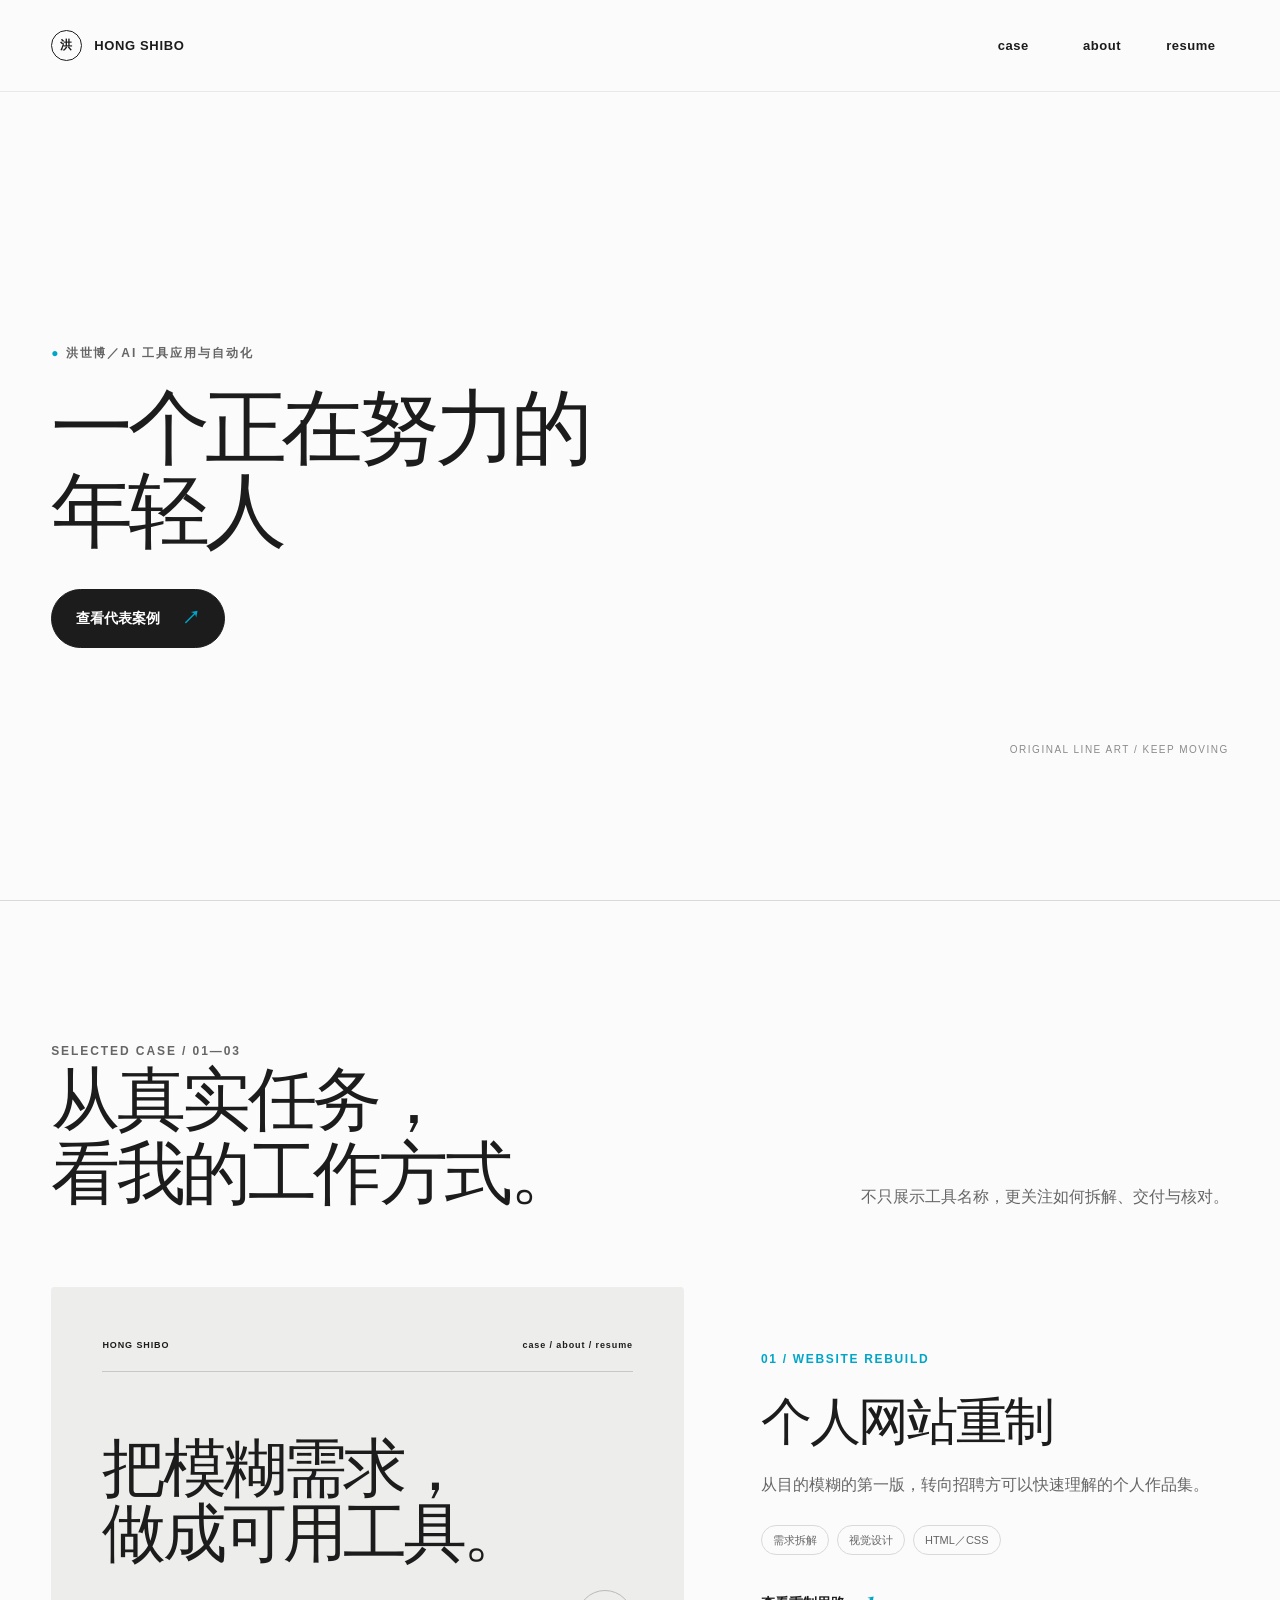
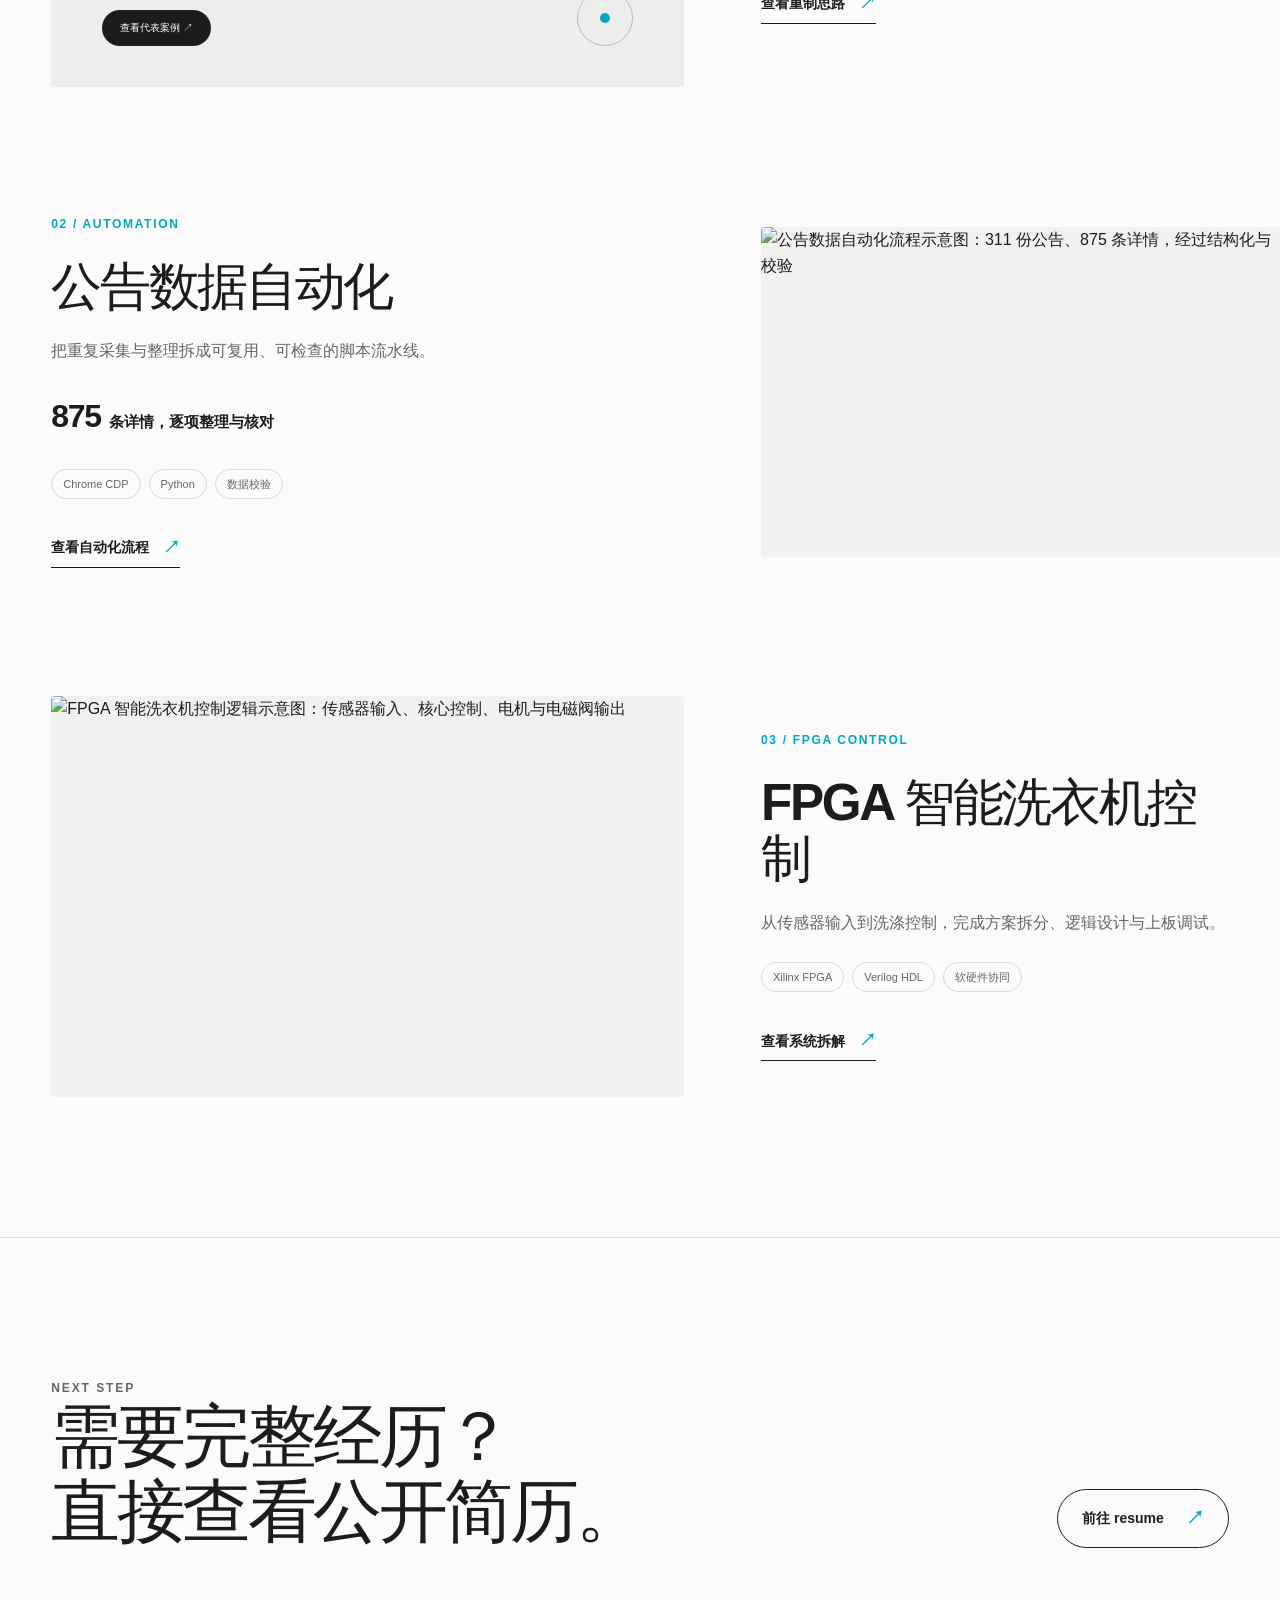
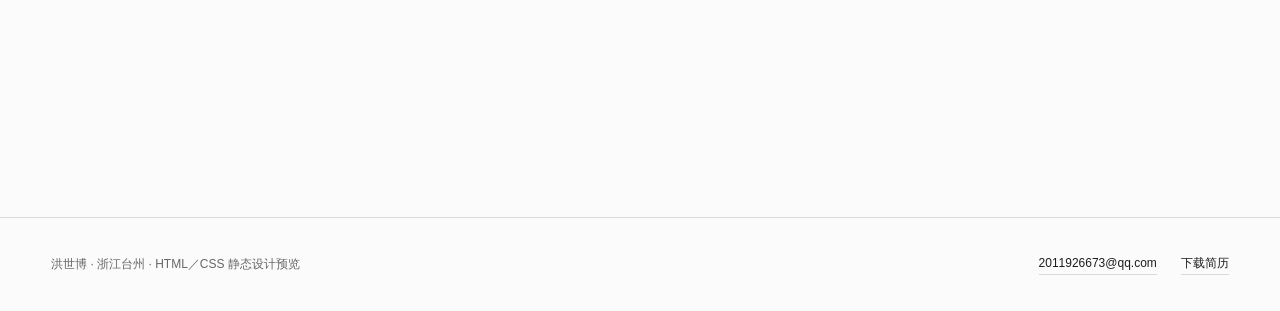
==== commit 5ab4d968: "发布新版个人作品集页面" ====
--- a/index.html
+++ b/index.html
@@ -1,231 +1,104 @@
-<!DOCTYPE html>
+<!doctype html>
 <html lang="zh-CN">
 <head>
-<meta charset="UTF-8">
-<meta name="viewport" content="width=device-width, initial-scale=1, viewport-fit=cover">
-<title>1500 米之后 · 个人主页</title>
-<meta name="description" content="一个练过两年体育、拿过三次校运会 1500 米冠军、正在用 AI 工具学习做网站的个人主页。">
-<meta name="theme-color" content="#2238f0">
-<meta property="og:title" content="1500 米之后 · 个人主页">
-<meta property="og:description" content="练过两年体育，拿过三次校运会 1500 米冠军。现在，用 AI 工具把想法做成网页。">
-<meta property="og:type" content="website">
-<link rel="icon" href="assets/favicon.svg" type="image/svg+xml">
-<script>document.documentElement.classList.add('has-js');</script>
-<link rel="stylesheet" href="assets/css/base.css">
-<link rel="stylesheet" href="assets/css/home.css">
+  <meta charset="utf-8">
+  <meta name="viewport" content="width=device-width, initial-scale=1">
+  <meta name="description" content="洪世博的个人作品集：AI 工具应用、初级自动化、网站与文档交付。把模糊需求，做成可用工具。">
+  <title>洪世博｜AI 工具应用与自动化</title>
+  <link rel="stylesheet" href="styles.css">
 </head>
-<body class="home">
-<a class="skip-link" href="#main">跳到主要内容</a>
+<body>
+  <a class="skip-link" href="#main">跳到主要内容</a>
+  <header class="site-header">
+    <div class="shell header-inner">
+      <a class="brand" href="index.html" aria-label="洪世博个人网站首页"><span class="brand-mark">洪</span><span>HONG SHIBO</span></a>
+      <nav class="site-nav" aria-label="主要导航">
+        <a href="case.html">case</a>
+        <a href="about.html">about</a>
+        <a href="resume.html">resume</a>
+      </nav>
+    </div>
+  </header>
 
-  <nav class="site-nav site-nav--on-blue" aria-label="页面导航">
-    <a href="#experience" data-nav="experience">my experience</a>
-    <a href="#skills" data-nav="skills">skill i have</a>
-    <a href="#about" data-nav="about">about me</a>
-  </nav>
+  <main id="main">
+    <section class="hero shell" aria-labelledby="hero-title">
+      <div class="hero-copy">
+        <p class="eyebrow"><span class="dot">●</span> 洪世博／AI 工具应用与自动化</p>
+        <h1 class="display hero-title" id="hero-title">一个正在努力的<br>年轻人</h1>
+        <div class="hero-action"><a class="button" href="case.html">查看代表案例</a></div>
+      </div>
+      <div class="hero-visual" aria-label="蓝黑运动服少年不停循环奔跑">
+        <video class="hero-character hero-runner-video" autoplay muted loop playsinline preload="auto" poster="assets/images/hero-runner-loop-v5-poster.png" aria-label="穿蓝黑运动服和橙色跑鞋的少年持续奔跑，左右脚自然交替">
+          <source src="assets/video/hero-runner-loop-v5.mp4" type="video/mp4">
+        </video>
+        <p class="hero-note">ORIGINAL LINE ART / KEEP MOVING</p>
+      </div>
+    </section>
 
-<header class="hero" id="top">
-  <div class="hero__stage" aria-hidden="true">
-    <canvas id="hero-canvas"></canvas>
-    <picture class="hero__fallback">
-      <source media="(max-width: 760px)" srcset="assets/img/hero-fallback-mobile.jpg">
-      <source media="(max-width: 1100px)" srcset="assets/img/hero-fallback-tablet.jpg">
-      <img src="assets/img/hero-fallback.jpg" alt="">
-    </picture>
-  </div>
-  <div class="hero__field" aria-hidden="true"></div>
-  <div class="hero__grain" aria-hidden="true"></div>
+    <section class="section section-line ink-zone" aria-labelledby="selected-cases">
+      <div class="shell">
+        <div class="section-head">
+          <div><p class="eyebrow">SELECTED CASE / 01—03</p><h2 class="section-title" id="selected-cases">从真实任务，<br>看我的工作方式。</h2></div>
+          <p>不只展示工具名称，更关注如何拆解、交付与核对。</p>
+        </div>
+        <div class="case-grid">
+          <article class="case-card">
+            <a class="case-media" href="case-personal.html" aria-label="查看个人网站重制案例">
+              <div class="website-mockup" aria-hidden="true">
+                <div class="mockup-nav"><span>HONG SHIBO</span><span>case / about / resume</span></div>
+                <div class="mockup-title">把模糊需求，<br>做成可用工具。</div>
+                <div class="mockup-foot"><span class="mockup-button">查看代表案例 ↗</span><span class="mockup-shape"></span></div>
+              </div>
+            </a>
+            <div>
+              <span class="case-number">01 / WEBSITE REBUILD</span>
+              <h3 class="case-title">个人网站重制</h3>
+              <p class="case-summary">从目的模糊的第一版，转向招聘方可以快速理解的个人作品集。</p>
+              <ul class="tags"><li>需求拆解</li><li>视觉设计</li><li>HTML／CSS</li></ul>
+              <a class="text-link" href="case-personal.html">查看重制思路</a>
+            </div>
+          </article>
 
-  <p class="hero__status"><span class="hero__status-dot" aria-hidden="true"></span>一版还在长大的个人主页</p>
+          <article class="case-card">
+            <a class="case-media" href="case-automation.html"><img src="assets/images/automation-flow.svg" alt="公告数据自动化流程示意图：311 份公告、875 条详情，经过结构化与校验" width="1200" height="760"></a>
+            <div>
+              <span class="case-number">02 / AUTOMATION</span>
+              <h3 class="case-title">公告数据自动化</h3>
+              <p class="case-summary">把重复采集与整理拆成可复用、可检查的脚本流水线。</p>
+              <p class="case-metric"><strong>875</strong>条详情，逐项整理与核对</p>
+              <ul class="tags"><li>Chrome CDP</li><li>Python</li><li>数据校验</li></ul>
+              <a class="text-link" href="case-automation.html">查看自动化流程</a>
+            </div>
+          </article>
 
-  <div class="hero__copy">
-    <p class="hero__kicker">两年体育 · 三次 1500 米冠军</p>
-    <h1 class="hero__title">
-      <span class="hero__line"><span>跑过 1500 米，</span></span>
-      <span class="hero__line"><span>也跑向下一站。</span></span>
-    </h1>
-    <p class="hero__sub">现在，我用 AI 工具把想法做成网页。<br>这里记下我跑过的路，和正在学的事。</p>
-    <div class="hero__actions">
-      <a class="btn btn--cream" href="#experience">从我的经历看起</a>
-      <a class="text-link hero__link" href="#skills">先看看我在学什么<svg viewBox="0 0 24 24" fill="none" stroke="currentColor" stroke-width="2.2" stroke-linecap="round" stroke-linejoin="round" aria-hidden="true"><path d="M7 17 17 7M9 7h8v8"/></svg></a>
-    </div>
-  </div>
-
-  <div class="hero__stickers" aria-hidden="true">
-    <span class="sticker sticker--one">1500m × 3</span>
-    <span class="sticker sticker--two">CET-6</span>
-    <span class="sticker sticker--three">AI × WEB</span>
-  </div>
-
-  <a class="hero__scroll" href="#experience" aria-label="向下滚动，进入我的经历">
-    <span>往下</span>
-    <span class="hero__scroll-line" aria-hidden="true"></span>
-  </a>
-</header>
-
-<main id="main" tabindex="-1">
-
-  <section class="section section--experience" id="experience" aria-labelledby="experience-title">
-    <div class="track-lines" aria-hidden="true">
-      <svg viewBox="0 0 1440 240" preserveAspectRatio="none">
-        <path d="M-40 206C260 118 500 62 760 62s520 56 760 144"/>
-        <path d="M-40 232C260 144 500 88 760 88s520 56 760 144"/>
-        <path d="M-40 258C260 170 500 114 760 114s520 56 760 144"/>
-      </svg>
-    </div>
-    <div class="section__inner">
-      <header class="section__head" data-reveal>
-        <a class="pill-label" href="experience.html">my experience</a>
-        <h2 class="h2 section__title" id="experience-title">两年，<br>三次过线。</h2>
-        <p class="lede section__lede">我练过两年体育。学校运动会的 1500 米，我拿过三次冠军。1500 米不是一口气冲完的项目——起跑别慌，中间别乱，最后一百米咬牙。两年下来，它教给我的是稳、是坚持，也是能吃苦。</p>
-      </header>
-
-      <div class="stats" data-reveal>
-        <div class="stats__item">
-          <span class="stats__num">2</span>
-          <span class="stats__label">年体育训练</span>
-        </div>
-        <div class="stats__item">
-          <span class="stats__num">3</span>
-          <span class="stats__label">次校运会 1500 米冠军</span>
-        </div>
-        <div class="stats__item">
-          <span class="stats__num">1500</span>
-          <span class="stats__label">米，是那几年的关键词</span>
+          <article class="case-card">
+            <a class="case-media" href="case-fpga.html"><img src="assets/images/fpga-system.svg" alt="FPGA 智能洗衣机控制逻辑示意图：传感器输入、核心控制、电机与电磁阀输出" width="1200" height="760"></a>
+            <div>
+              <span class="case-number">03 / FPGA CONTROL</span>
+              <h3 class="case-title">FPGA 智能洗衣机控制</h3>
+              <p class="case-summary">从传感器输入到洗涤控制，完成方案拆分、逻辑设计与上板调试。</p>
+              <ul class="tags"><li>Xilinx FPGA</li><li>Verilog HDL</li><li>软硬件协同</li></ul>
+              <a class="text-link" href="case-fpga.html">查看系统拆解</a>
+            </div>
+          </article>
         </div>
       </div>
+    </section>
 
-      <ol class="medals" data-reveal>
-        <li class="medal medal--cream">
-          <span class="medal__badge" aria-hidden="true">
-            <svg viewBox="0 0 64 64" fill="none"><path d="M22 6 32 24 42 6" stroke="currentColor" stroke-width="2.5" stroke-linecap="round" stroke-linejoin="round"/><circle cx="32" cy="40" r="17" stroke="currentColor" stroke-width="2.5"/><path d="m32 31.5 2.6 5.4 5.9.8-4.3 4.2 1 5.9-5.2-2.8-5.2 2.8 1-5.9-4.3-4.2 5.9-.8z" fill="currentColor"/></svg>
-          </span>
-          <span class="medal__ord">第一次</span>
-          <span class="medal__name">校运会 1500 米冠军</span>
-          <span class="medal__note">起跑别慌</span>
-        </li>
-        <li class="medal medal--lemon">
-          <span class="medal__badge" aria-hidden="true">
-            <svg viewBox="0 0 64 64" fill="none"><path d="M22 6 32 24 42 6" stroke="currentColor" stroke-width="2.5" stroke-linecap="round" stroke-linejoin="round"/><circle cx="32" cy="40" r="17" stroke="currentColor" stroke-width="2.5"/><path d="m32 31.5 2.6 5.4 5.9.8-4.3 4.2 1 5.9-5.2-2.8-5.2 2.8 1-5.9-4.3-4.2 5.9-.8z" fill="currentColor"/></svg>
-          </span>
-          <span class="medal__ord">第二次</span>
-          <span class="medal__name">校运会 1500 米冠军</span>
-          <span class="medal__note">中间别乱</span>
-        </li>
-        <li class="medal medal--orange">
-          <span class="medal__badge" aria-hidden="true">
-            <svg viewBox="0 0 64 64" fill="none"><path d="M22 6 32 24 42 6" stroke="currentColor" stroke-width="2.5" stroke-linecap="round" stroke-linejoin="round"/><circle cx="32" cy="40" r="17" stroke="currentColor" stroke-width="2.5"/><path d="m32 31.5 2.6 5.4 5.9.8-4.3 4.2 1 5.9-5.2-2.8-5.2 2.8 1-5.9-4.3-4.2 5.9-.8z" fill="currentColor"/></svg>
-          </span>
-          <span class="medal__ord">第三次</span>
-          <span class="medal__name">校运会 1500 米冠军</span>
-          <span class="medal__note">最后咬牙</span>
-        </li>
-      </ol>
+    <section class="section section-line">
+      <div class="shell section-head" style="margin-bottom:0">
+        <div><p class="eyebrow">NEXT STEP</p><h2 class="section-title">需要完整经历？<br>直接查看公开简历。</h2></div>
+        <a class="button button-secondary" href="resume.html">前往 resume</a>
+      </div>
+    </section>
+  </main>
 
-      <div class="section__foot" data-reveal>
-        <p class="section__aside">跑步最公平的地方是，你练了多少，跑道都记得。</p>
-        <a class="text-link" href="experience.html">看完整的运动经历<svg viewBox="0 0 24 24" fill="none" stroke="currentColor" stroke-width="2.2" stroke-linecap="round" stroke-linejoin="round" aria-hidden="true"><path d="M7 17 17 7M9 7h8v8"/></svg></a>
-      </div>
+  <footer class="site-footer">
+    <div class="shell footer-inner">
+      <p>洪世博 · 浙江台州 · HTML／CSS 静态设计预览</p>
+      <div class="footer-links"><a href="mailto:2011926673@qq.com">2011926673@qq.com</a><a href="assets/resume/hong-shibo-public-resume.pdf" download="洪世博-公开求职简历.pdf">下载简历</a></div>
     </div>
-    <span class="watermark" aria-hidden="true">1500</span>
-  </section>
-
-  <section class="section section--skills" id="skills" aria-labelledby="skills-title">
-    <div class="section__inner">
-      <header class="section__head" data-reveal>
-        <a class="pill-label pill-label--on-blue" href="skills.html">skill i have</a>
-        <h2 class="h2 section__title section__title--skills" id="skills-title">用 AI，<br>把想法做成网页。</h2>
-        <p class="lede section__lede">我会用 AI 工具完成基础的网站设计：先把想法说清楚，再让工具帮我搭页面、改细节，最后自己检查一遍。英语六级，能读英文资料和工具文档，遇到新东西，至少不会被语言卡住。</p>
-      </header>
-
-      <div class="skill-cards" data-reveal>
-        <article class="skill-card skill-card--cream">
-          <h3 class="skill-card__title">AI 工具 × 基础网站设计</h3>
-          <p class="skill-card__body">能把需求拆成页面结构，用 AI 生成基础视觉和代码，再检查、调整，直到它真的能用。这个网站就是一次练习。</p>
-          <span class="skill-card__tag" aria-hidden="true">web / ai</span>
-        </article>
-        <article class="skill-card skill-card--lemon">
-          <h3 class="skill-card__title">英语六级 CET-6</h3>
-          <p class="skill-card__body">看得懂英文文档、工具界面和资料；不懂就查。语言不是门槛，新东西也敢上手。</p>
-          <span class="skill-card__tag" aria-hidden="true">english</span>
-        </article>
-      </div>
-
-      <ol class="process" data-reveal>
-        <li class="process__step">
-          <span class="process__num">01</span>
-          <span class="process__name">先说清楚</span>
-          <span class="process__desc">要做什么、给谁看。</span>
-        </li>
-        <li class="process__step">
-          <span class="process__num">02</span>
-          <span class="process__name">用 AI 做出第一版</span>
-          <span class="process__desc">快速把想法变成能看见的页面。</span>
-        </li>
-        <li class="process__step">
-          <span class="process__num">03</span>
-          <span class="process__name">自己检查一遍</span>
-          <span class="process__desc">内容、细节、手机上能不能看。</span>
-        </li>
-      </ol>
-
-      <div class="section__foot section__foot--on-blue" data-reveal>
-        <p class="section__aside">工具会更新，我也可以跟着更新。</p>
-        <a class="text-link text-link--on-blue" href="skills.html">看完整的技能页<svg viewBox="0 0 24 24" fill="none" stroke="currentColor" stroke-width="2.2" stroke-linecap="round" stroke-linejoin="round" aria-hidden="true"><path d="M7 17 17 7M9 7h8v8"/></svg></a>
-      </div>
-    </div>
-  </section>
-
-  <section class="section section--about" id="about" aria-labelledby="about-title">
-    <div class="section__inner">
-      <header class="section__head" data-reveal>
-        <a class="pill-label" href="about.html">about me</a>
-        <h2 class="h2 section__title" id="about-title">能吃苦，<br>也愿意一直学。</h2>
-        <p class="lede section__lede">我不太怕麻烦。能吃苦，有持续学习的心态，愿意为了把工作上的任务完成，去学一个没用过的新工具。</p>
-      </header>
-
-      <ul class="principles" data-reveal>
-        <li class="principle">
-          <h3 class="principle__name">能吃苦</h3>
-          <p class="principle__body">事情交到我手上，就尽量不半途而废。</p>
-        </li>
-        <li class="principle">
-          <h3 class="principle__name">持续学习</h3>
-          <p class="principle__body">不会就学，把“不会”当成暂时的状态。</p>
-        </li>
-        <li class="principle">
-          <h3 class="principle__name">愿意用新工具</h3>
-          <p class="principle__body">工作需要什么，就去学什么。</p>
-        </li>
-      </ul>
-
-      <div class="section__foot" data-reveal>
-        <p class="section__aside">接下来的事很简单：把手上的事做好，把不会的补上。</p>
-        <a class="text-link" href="about.html">再认识我一点<svg viewBox="0 0 24 24" fill="none" stroke="currentColor" stroke-width="2.2" stroke-linecap="round" stroke-linejoin="round" aria-hidden="true"><path d="M7 17 17 7M9 7h8v8"/></svg></a>
-      </div>
-    </div>
-  </section>
-
-</main>
-
-<footer class="site-footer">
-  <div class="footer-track" aria-hidden="true"></div>
-  <div class="page-shell">
-    <p class="site-footer__title">谢谢你，<br>看到这里。</p>
-    <p class="site-footer__sub">这是我的第一版个人主页，它还会继续长大。三个页面可以单独打开，也可以从上到下慢慢看。</p>
-    <nav class="site-footer__nav" aria-label="页脚导航">
-      <a href="experience.html">my experience</a>
-      <a href="skills.html">skill i have</a>
-      <a href="about.html">about me</a>
-    </nav>
-    <div class="site-footer__bottom">
-      <span>1500 米之后 · 个人主页</span>
-      <span>用 Three.js 手写 3D 场景，不依赖外部图片素材。</span>
-      <a href="#top">回到顶部</a>
-    </div>
-  </div>
-</footer>
-
-<script src="assets/js/hero3d.bundle.js" defer></script>
-<script src="assets/js/home.js" defer></script>
+  </footer>
+  <script src="preview.js"></script>
 </body>
 </html>
--- a/styles.css
+++ b/styles.css
@@ -0,0 +1,396 @@
+:root {
+  --paper: #fbfbfb;
+  --ink: #1c1c1c;
+  --muted: #666;
+  --soft: #8b8b8b;
+  --line: #d9d9d9;
+  --panel: #f1f1f0;
+  --accent: #00a6c7;
+  --max: 1360px;
+  --pad: clamp(22px, 4vw, 64px);
+  --sans: -apple-system, BlinkMacSystemFont, "SF Pro Display", "PingFang SC", "Microsoft YaHei", "Noto Sans CJK SC", sans-serif;
+}
+
+* { box-sizing: border-box; }
+html { scroll-behavior: smooth; }
+body {
+  margin: 0;
+  background: var(--paper);
+  color: var(--ink);
+  font-family: var(--sans);
+  font-size: 16px;
+  line-height: 1.65;
+  -webkit-font-smoothing: antialiased;
+}
+body, header, main, footer, section, div { min-width: 0; }
+img, svg, canvas { display: block; max-width: 100%; }
+img { height: auto; }
+a { color: inherit; text-decoration: none; }
+button, a { -webkit-tap-highlight-color: transparent; }
+a:focus-visible, button:focus-visible, [tabindex]:focus-visible {
+  outline: 3px solid var(--ink);
+  outline-offset: 5px;
+}
+::selection { color: var(--ink); background: rgba(0, 166, 199, .2); }
+.skip-link {
+  position: fixed;
+  top: 12px;
+  left: 12px;
+  z-index: 100;
+  padding: 10px 16px;
+  background: var(--ink);
+  color: white;
+  transform: translateY(-160%);
+}
+.skip-link:focus { transform: translateY(0); }
+.shell { width: min(100%, var(--max)); margin-inline: auto; padding-inline: var(--pad); }
+.eyebrow {
+  margin: 0 0 18px;
+  color: var(--muted);
+  font-size: 12px;
+  font-weight: 650;
+  letter-spacing: .16em;
+  text-transform: uppercase;
+}
+.eyebrow .dot { color: var(--accent); }
+.muted { color: var(--muted); }
+.small { font-size: 13px; }
+.display {
+  margin: 0;
+  font-size: clamp(46px, 7.4vw, 106px);
+  font-weight: 560;
+  letter-spacing: -.065em;
+  line-height: 1.02;
+}
+.section-title {
+  margin: 0;
+  max-width: 920px;
+  font-size: clamp(36px, 5.4vw, 72px);
+  font-weight: 560;
+  letter-spacing: -.05em;
+  line-height: 1.08;
+}
+.section-head {
+  display: flex;
+  align-items: end;
+  justify-content: space-between;
+  gap: 32px;
+  margin-bottom: clamp(38px, 6vw, 76px);
+}
+.section-head p { max-width: 420px; margin: 0; color: var(--muted); }
+.section { padding-block: clamp(78px, 11vw, 156px); }
+.section-line { border-top: 1px solid var(--line); }
+.text-link {
+  display: inline-flex;
+  align-items: center;
+  gap: 14px;
+  padding-block: 5px;
+  border-bottom: 1px solid var(--ink);
+  font-size: 14px;
+  font-weight: 600;
+}
+.text-link::after { content: "↗"; color: var(--accent); font-size: 17px; }
+.button {
+  display: inline-flex;
+  align-items: center;
+  justify-content: center;
+  gap: 22px;
+  min-height: 52px;
+  padding: 14px 24px;
+  border: 1px solid var(--ink);
+  border-radius: 999px;
+  background: var(--ink);
+  color: white;
+  font-size: 14px;
+  font-weight: 600;
+  transition: transform .25s ease, background .25s ease;
+}
+.button::after { content: "↗"; color: var(--accent); font-size: 18px; }
+.button:hover { transform: translateY(-2px); background: #303030; }
+.button-secondary { background: transparent; color: var(--ink); }
+.button-secondary:hover { background: var(--panel); }
+
+.site-header {
+  position: relative;
+  z-index: 20;
+  height: 92px;
+  border-bottom: 1px solid rgba(28, 28, 28, .08);
+  background: rgba(251, 251, 251, .94);
+}
+.header-inner {
+  height: 100%;
+  display: flex;
+  align-items: center;
+  justify-content: space-between;
+  gap: 28px;
+}
+.brand { display: inline-flex; align-items: center; gap: 12px; font-size: 13px; font-weight: 700; letter-spacing: .05em; }
+.brand-mark {
+  display: grid;
+  width: 31px;
+  height: 31px;
+  place-items: center;
+  border: 1px solid var(--ink);
+  border-radius: 50%;
+  font-size: 12px;
+}
+.site-nav { display: flex; align-items: center; gap: clamp(8px, 1vw, 14px); }
+.site-nav a {
+  position: relative;
+  display: inline-flex;
+  flex: 0 0 76px;
+  width: 76px;
+  height: 44px;
+  align-items: center;
+  justify-content: center;
+  padding: 0 8px;
+  border: 1px solid transparent;
+  border-radius: 999px;
+  background: transparent;
+  color: var(--ink);
+  font-family: var(--sans);
+  font-size: 13px;
+  font-weight: 800;
+  letter-spacing: .04em;
+  transform-origin: center;
+  transition: height .3s ease, border-radius .3s ease, background .3s ease, color .3s ease, font-size .3s ease, transform .3s ease;
+}
+.site-nav a[aria-current="page"] { color: var(--ink); background: transparent; }
+.site-nav a[aria-current="page"]::before {
+  content: "";
+  position: absolute;
+  left: 8px;
+  top: 50%;
+  width: 5px;
+  height: 5px;
+  border-radius: 50%;
+  background: var(--accent);
+  transform: translateY(-50%);
+}
+
+.magnifier-lens {
+  position: fixed;
+  left: 0;
+  top: 0;
+  z-index: 1000;
+  overflow: hidden;
+  border-radius: 50%;
+  background: var(--ink);
+  box-shadow: 0 12px 40px rgba(28, 28, 28, .18);
+  pointer-events: none;
+}
+.magnifier-lens .lens-copy {
+  position: absolute;
+  max-width: none;
+  margin: 0;
+  color: #ff3b30;
+  background: transparent;
+  transform-origin: 0 0;
+  transition: none;
+  pointer-events: none;
+}
+.magnifier-lens .lens-copy::before,
+.magnifier-lens .lens-copy::after {
+  content: none !important;
+}
+@media (hover: hover) and (pointer: fine) {
+  .site-nav a,
+  .hero-title,
+  .section-title,
+  .case-title,
+  .detail-title,
+  .prose h2,
+  .fact strong,
+  .case-metric strong,
+  .next-case strong {
+    cursor: none;
+  }
+}
+
+.hero {
+  min-height: calc(100svh - 92px);
+  display: grid;
+  grid-template-columns: minmax(0, 1.04fr) minmax(0, .96fr);
+  align-items: center;
+  gap: clamp(28px, 4vw, 70px);
+  overflow: hidden;
+}
+.hero-copy { position: relative; z-index: 4; padding-block: 64px; text-align: left; }
+.hero-copy .eyebrow { margin-bottom: 22px; }
+.hero-title { max-width: 720px; margin: 0; font-size: clamp(52px, 6.4vw, 92px); }
+.hero-action { margin-top: clamp(26px, 4vh, 42px); }
+.hero-visual {
+  position: relative;
+  display: flex;
+  align-items: center;
+  justify-content: center;
+  width: 100%;
+  min-height: 620px;
+  margin: 0;
+}
+.hero-character {
+  position: relative;
+  z-index: 1;
+  width: min(100%, 650px);
+  transform: none;
+  filter: drop-shadow(0 24px 25px rgba(28, 28, 28, .06));
+}
+.hero-character.hero-runner-video {
+  width: auto;
+  height: min(60vh, 560px);
+  aspect-ratio: 834 / 1000;
+  flex: 0 0 auto;
+  object-fit: contain;
+}
+.hero-note {
+  position: absolute;
+  right: 0;
+  bottom: 48px;
+  margin: 0;
+  color: var(--soft);
+  font-size: 10px;
+  letter-spacing: .15em;
+}
+
+.case-grid { display: grid; gap: clamp(70px, 10vw, 136px); }
+.case-card { display: grid; grid-template-columns: minmax(0, 1.15fr) minmax(280px, .85fr); gap: clamp(30px, 6vw, 90px); align-items: center; }
+.case-card:nth-child(even) .case-media { order: 2; }
+.case-media {
+  position: relative;
+  min-height: 330px;
+  aspect-ratio: 1.58;
+  overflow: hidden;
+  border-radius: 4px;
+  background: var(--panel);
+}
+.case-media img { width: 100%; height: 100%; object-fit: cover; }
+.case-number { display: block; margin-bottom: 24px; color: var(--accent); font-size: 12px; font-weight: 700; letter-spacing: .14em; }
+.case-title { margin: 0 0 22px; font-size: clamp(30px, 4vw, 53px); font-weight: 560; letter-spacing: -.045em; line-height: 1.1; }
+.case-summary { max-width: 500px; margin: 0 0 26px; color: var(--muted); }
+.tags { display: flex; flex-wrap: wrap; gap: 8px; margin: 0 0 30px; padding: 0; list-style: none; }
+.tags li { padding: 5px 11px; border: 1px solid var(--line); border-radius: 999px; color: var(--muted); font-size: 11px; }
+.case-metric { margin: 0 0 26px; font-size: 15px; font-weight: 600; }
+.case-metric strong { margin-right: 8px; font-size: 32px; font-weight: 560; letter-spacing: -.04em; }
+
+.website-mockup { position: absolute; inset: 0; padding: clamp(24px, 4vw, 52px); background: #ededeb; }
+.mockup-nav { display: flex; justify-content: space-between; padding-bottom: 18px; border-bottom: 1px solid #c8c8c5; font-size: 9px; font-weight: 700; letter-spacing: .1em; }
+.mockup-title { max-width: 520px; margin-top: clamp(36px, 5vw, 64px); font-size: clamp(34px, 5vw, 67px); font-weight: 560; letter-spacing: -.06em; line-height: 1.02; }
+.mockup-foot { display: flex; align-items: end; justify-content: space-between; gap: 20px; margin-top: 24px; }
+.mockup-button { padding: 10px 18px; border-radius: 99px; background: var(--ink); color: white; font-size: 10px; }
+.mockup-shape { width: 56px; height: 56px; border: 1px solid #b9b9b6; border-radius: 50%; }
+.mockup-shape::after { content: ""; display: block; width: 10px; height: 10px; margin: 22px auto; border-radius: 50%; background: var(--accent); }
+
+.page-intro { padding-block: clamp(72px, 11vw, 150px) clamp(60px, 8vw, 110px); }
+.page-intro .section-title { max-width: 1080px; }
+.page-intro .lead { max-width: 650px; margin: 32px 0 0; color: var(--muted); font-size: clamp(17px, 2vw, 21px); }
+.detail-hero { padding-block: clamp(66px, 10vw, 132px); }
+.detail-grid { display: grid; grid-template-columns: 1.1fr .9fr; gap: clamp(36px, 7vw, 100px); align-items: end; }
+.detail-title { margin: 0; font-size: clamp(44px, 6.6vw, 90px); font-weight: 560; letter-spacing: -.06em; line-height: 1.04; }
+.detail-meta { margin: 0; padding: 0; list-style: none; border-top: 1px solid var(--line); }
+.detail-meta li { display: grid; grid-template-columns: 90px 1fr; gap: 20px; padding: 15px 0; border-bottom: 1px solid var(--line); font-size: 13px; }
+.detail-meta span:first-child { color: var(--soft); }
+.detail-visual { margin: clamp(44px, 7vw, 90px) 0 0; }
+.detail-visual img { width: 100%; border-radius: 4px; }
+.caption { margin: 12px 0 0; color: var(--soft); font-size: 12px; }
+.prose { max-width: 780px; }
+.prose h2 { margin: 0 0 22px; font-size: clamp(27px, 3vw, 38px); font-weight: 560; letter-spacing: -.035em; }
+.prose p { margin: 0 0 20px; color: var(--muted); }
+.prose ul { margin: 0; padding: 0; list-style: none; }
+.prose li { position: relative; margin-bottom: 15px; padding-left: 24px; color: var(--muted); }
+.prose li::before { content: ""; position: absolute; left: 0; top: .7em; width: 6px; height: 6px; border-radius: 50%; background: var(--accent); }
+.content-grid { display: grid; grid-template-columns: .65fr 1.35fr; gap: clamp(34px, 8vw, 120px); padding-block: 60px; border-top: 1px solid var(--line); }
+.content-grid > .label { color: var(--soft); font-size: 12px; font-weight: 650; letter-spacing: .12em; }
+.compare-grid { display: grid; grid-template-columns: 1fr 1fr; gap: 24px; }
+.compare-card { padding: 18px; background: var(--panel); }
+.compare-card img { width: 100%; max-height: 620px; object-fit: contain; background: white; }
+.compare-card h3 { margin: 20px 0 8px; font-size: 18px; }
+.compare-card p { margin: 0; color: var(--muted); font-size: 13px; }
+.next-case { display: flex; justify-content: space-between; align-items: center; gap: 30px; padding-block: 60px; border-top: 1px solid var(--line); }
+.next-case strong { display: block; font-size: clamp(25px, 4vw, 45px); font-weight: 560; letter-spacing: -.04em; }
+
+.about-grid { display: grid; grid-template-columns: .8fr 1.2fr; gap: clamp(42px, 9vw, 130px); align-items: center; }
+.about-avatar { max-width: 470px; }
+.about-avatar img { width: 100%; border-radius: 4px; }
+.about-copy h1 { margin: 0 0 30px; }
+.about-copy .lead { margin: 0; color: var(--muted); font-size: clamp(18px, 2.1vw, 23px); }
+.fact-grid { display: grid; grid-template-columns: repeat(3, 1fr); gap: 1px; margin-top: 70px; background: var(--line); border: 1px solid var(--line); }
+.fact { padding: clamp(22px, 3vw, 40px); background: var(--paper); }
+.fact strong { display: block; margin-bottom: 10px; font-size: clamp(26px, 4vw, 45px); font-weight: 560; letter-spacing: -.04em; }
+.fact span { color: var(--muted); font-size: 13px; }
+.sports-note { display: flex; align-items: center; justify-content: space-between; gap: 30px; padding: 28px 0; border-top: 1px solid var(--line); border-bottom: 1px solid var(--line); }
+.sports-note p { margin: 0; color: var(--muted); }
+.sports-note strong { color: var(--ink); font-weight: 600; }
+
+.resume-head { display: flex; justify-content: space-between; align-items: end; gap: 32px; padding-block: clamp(66px, 10vw, 130px); }
+.resume-head .section-title { max-width: 800px; }
+.resume-actions { flex: none; }
+.resume-layout { display: grid; grid-template-columns: 1.25fr .75fr; gap: clamp(40px, 8vw, 120px); padding-block: 70px; border-top: 1px solid var(--line); }
+.resume-section { margin-bottom: 48px; }
+.resume-section h2 { margin: 0 0 20px; font-size: 22px; font-weight: 600; }
+.resume-section p { color: var(--muted); }
+.resume-item { padding: 22px 0; border-top: 1px solid var(--line); }
+.resume-item h3 { margin: 0 0 5px; font-size: 17px; }
+.resume-item .meta { margin: 0 0 12px; color: var(--soft); font-size: 12px; }
+.resume-item p { margin: 8px 0; font-size: 14px; }
+.resume-aside { align-self: start; padding: 30px; background: var(--panel); }
+.resume-aside h2 { margin-top: 0; font-size: 18px; }
+.resume-aside p, .resume-aside li { color: var(--muted); font-size: 14px; }
+.resume-aside ul { padding-left: 18px; }
+.contact-line { margin-top: 26px; padding-top: 22px; border-top: 1px solid var(--line); overflow-wrap: anywhere; }
+
+.ink-zone { position: relative; isolation: isolate; overflow: hidden; }
+.ink-zone > :not(canvas) { position: relative; z-index: 1; }
+.ink-canvas { position: absolute !important; inset: 0; z-index: 0 !important; width: 100%; height: 100%; pointer-events: none; }
+
+.site-footer { margin-top: clamp(60px, 10vw, 130px); border-top: 1px solid var(--line); }
+.footer-inner { display: flex; align-items: center; justify-content: space-between; gap: 26px; padding-block: 36px; }
+.footer-inner p { margin: 0; color: var(--muted); font-size: 12px; }
+.footer-links { display: flex; gap: 24px; font-size: 12px; }
+.footer-links a { border-bottom: 1px solid var(--line); }
+
+@media (max-width: 860px) {
+  .case-card, .detail-grid, .about-grid, .resume-layout { grid-template-columns: 1fr; }
+  .case-card:nth-child(even) .case-media { order: 0; }
+  .case-media { min-height: 0; aspect-ratio: 1.25; }
+  .content-grid { grid-template-columns: 1fr; gap: 20px; }
+  .about-avatar { max-width: 430px; }
+  .resume-aside { padding: 26px; }
+  .hero-visual { min-height: 520px; }
+  .hero-note { display: none; }
+}
+
+@media (max-width: 620px) {
+  :root { --pad: 20px; }
+  .site-header { height: 76px; }
+  .header-inner { gap: 10px; }
+  .brand { font-size: 11px; gap: 8px; }
+  .brand-mark { width: 27px; height: 27px; }
+  .site-nav { gap: 6px; }
+  .site-nav a { flex-basis: 58px; width: 58px; height: 38px; padding: 0 4px; font-size: 11px; }
+  .site-nav a[aria-current="page"]::before { display: none; }
+  .hero { min-height: calc(100svh - 76px); grid-template-columns: 1fr; gap: 0; }
+  .hero-copy { padding: 46px 0 0; }
+  .hero-copy .eyebrow { font-size: 10px; letter-spacing: .1em; }
+  .display { font-size: clamp(43px, 13vw, 62px); letter-spacing: -.06em; }
+  .hero-title { font-size: clamp(43px, 12vw, 56px); }
+  .hero-visual { min-height: 360px; margin-top: 8px; }
+  .hero-character { width: min(100%, 420px); max-width: 100%; }
+  .hero-character.hero-runner-video { width: auto; height: 340px; }
+  .section-head, .resume-head, .footer-inner, .sports-note, .next-case { align-items: flex-start; flex-direction: column; }
+  .section-head { gap: 20px; }
+  .case-title { font-size: 34px; }
+  .case-media { aspect-ratio: 1.05; }
+  .mockup-title { margin-top: 44px; }
+  .fact-grid { grid-template-columns: 1fr; }
+  .compare-grid { grid-template-columns: 1fr; }
+  .detail-meta li { grid-template-columns: 70px 1fr; }
+  .footer-links { flex-wrap: wrap; }
+  .resume-actions { width: 100%; }
+  .resume-actions .button { width: 100%; }
+}
+
+@media (prefers-reduced-motion: reduce) {
+  html { scroll-behavior: auto; }
+  *, *::before, *::after { transition: none !important; animation: none !important; }
+  .ink-canvas { display: none; }
+}
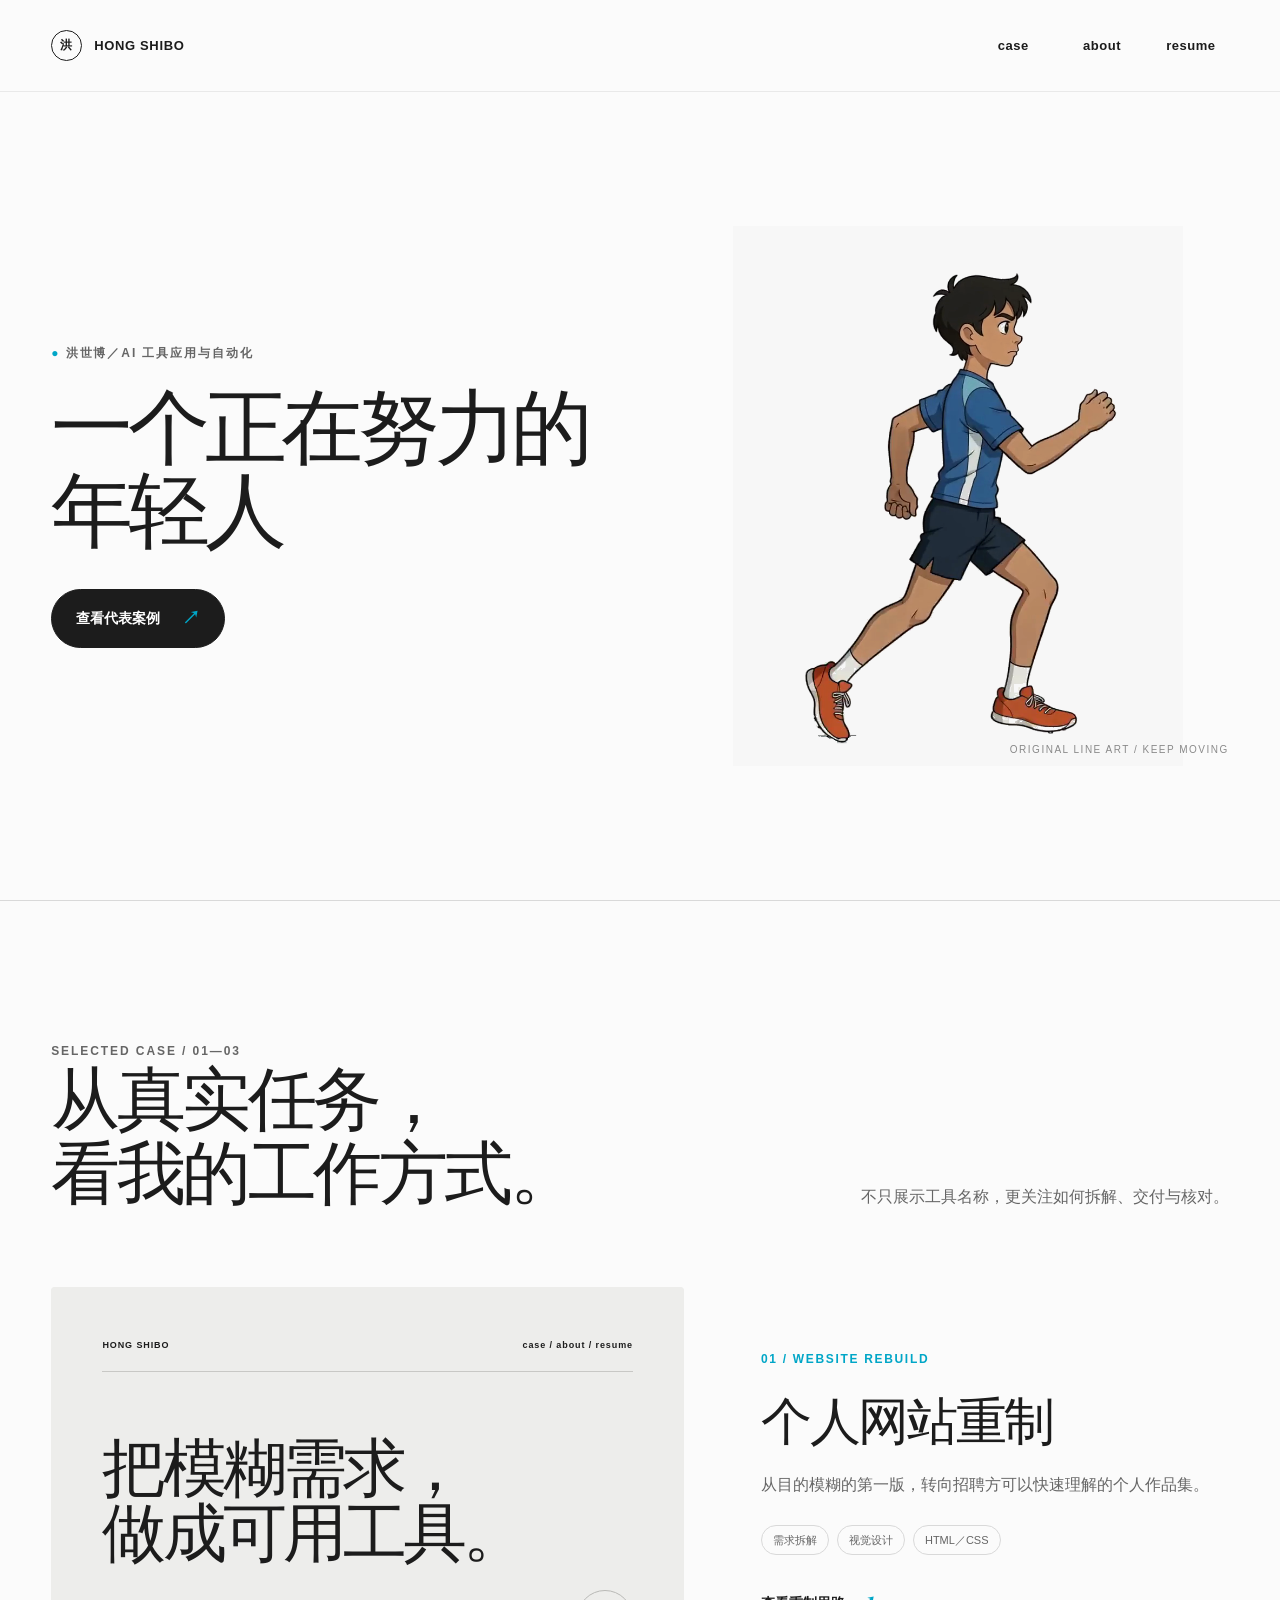
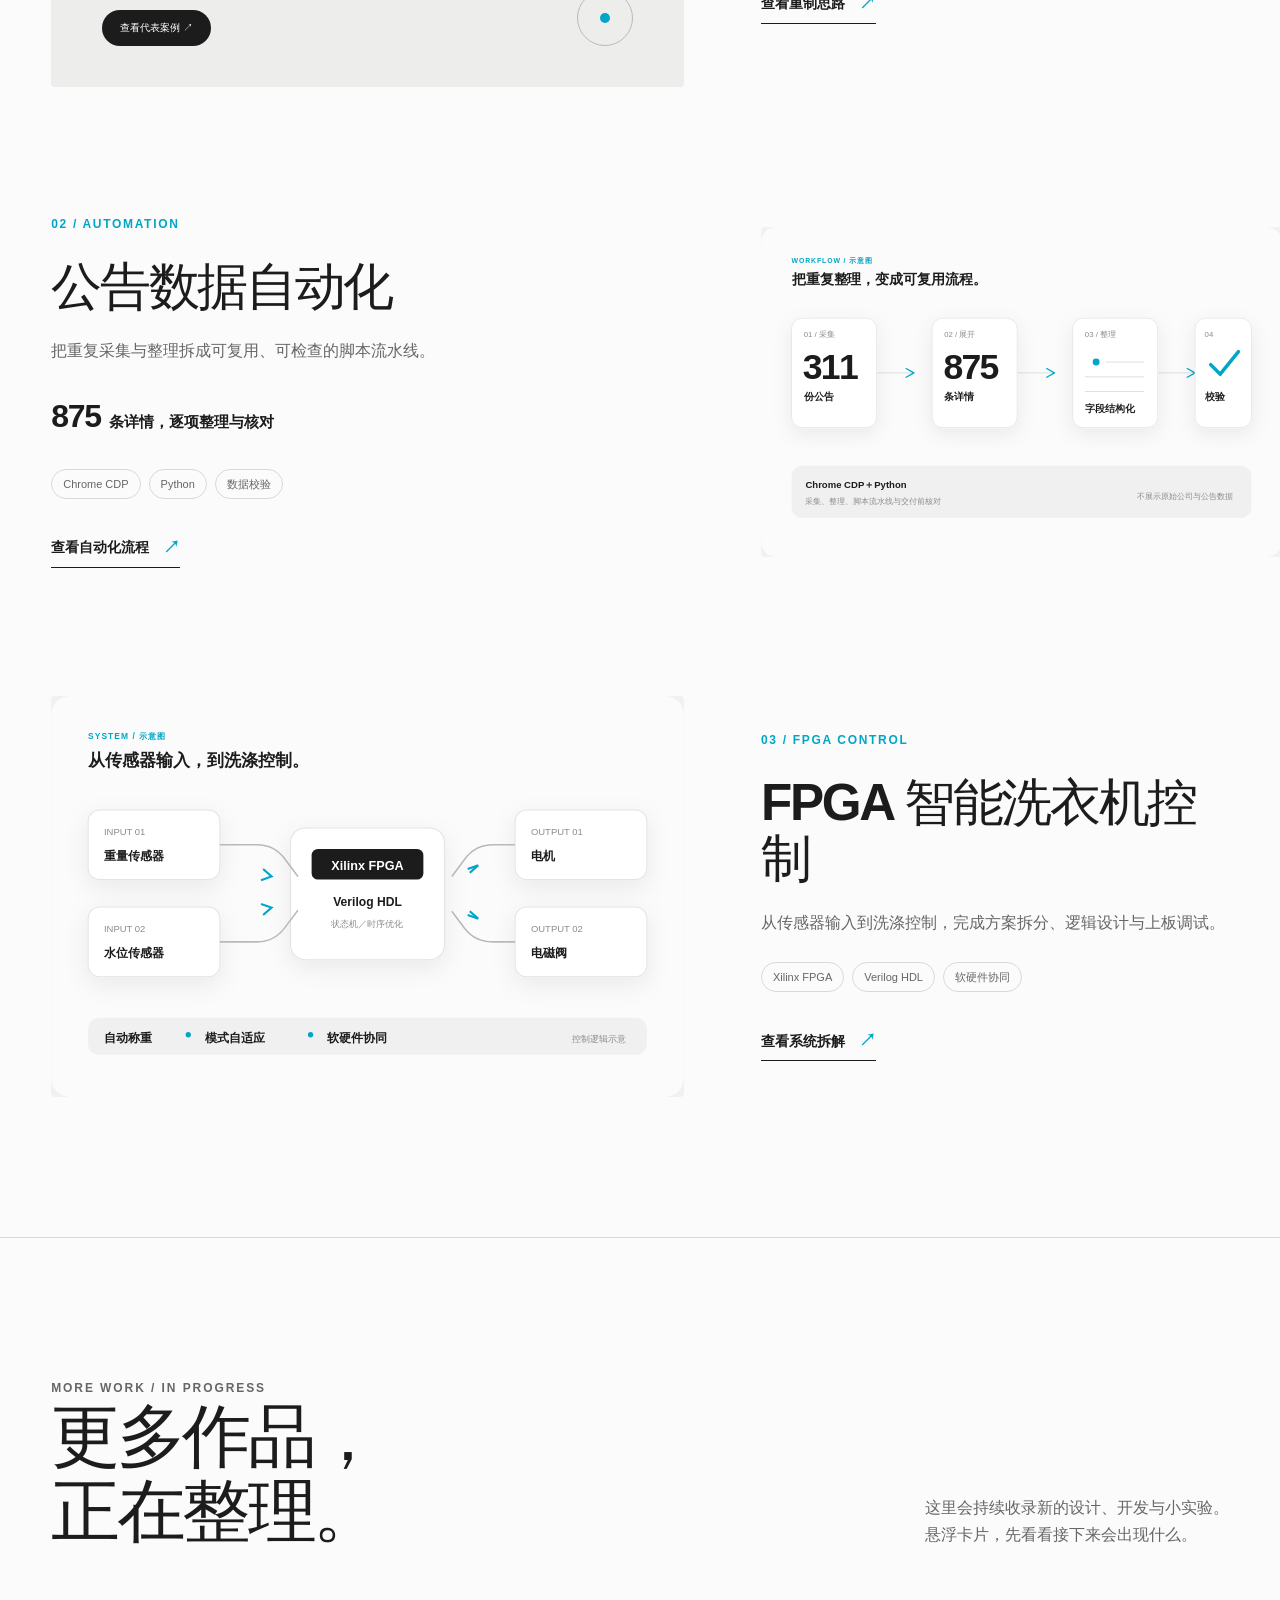
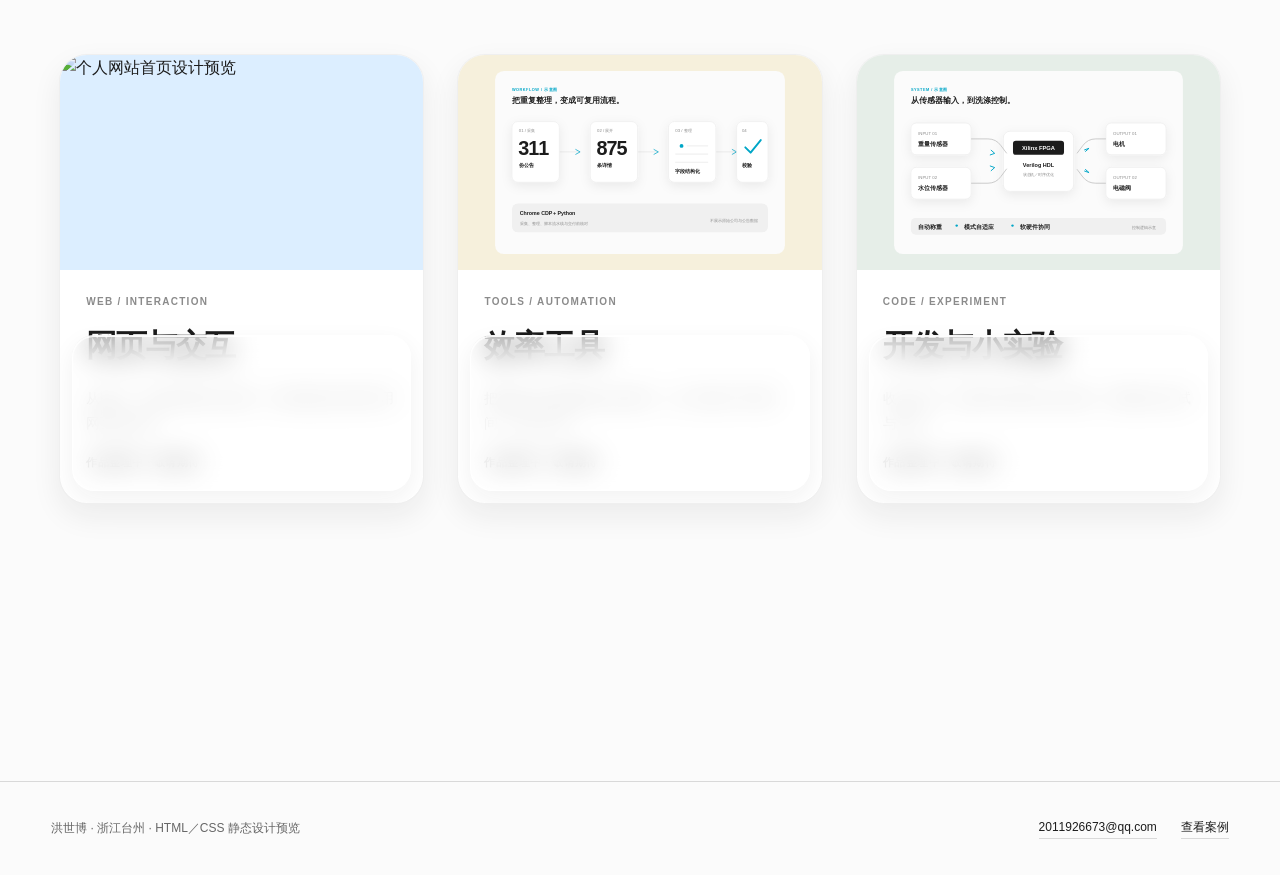
==== commit 1ddc769d: "新增尾部作品玻璃卡片交互" ====
--- a/index.html
+++ b/index.html
@@ -85,10 +85,44 @@
       </div>
     </section>
 
-    <section class="section section-line">
-      <div class="shell section-head" style="margin-bottom:0">
-        <div><p class="eyebrow">NEXT STEP</p><h2 class="section-title">需要完整经历？<br>直接查看公开简历。</h2></div>
-        <a class="button button-secondary" href="resume.html">前往 resume</a>
+    <section class="section section-line works-preview" aria-labelledby="more-works">
+      <div class="shell">
+        <div class="section-head">
+          <div><p class="eyebrow">MORE WORK / IN PROGRESS</p><h2 class="section-title" id="more-works">更多作品，<br>正在整理。</h2></div>
+          <p>这里会持续收录新的设计、开发与小实验。<br>悬浮卡片，先看看接下来会出现什么。</p>
+        </div>
+        <div class="work-card-grid">
+          <article class="work-card work-card-blue" tabindex="0" aria-labelledby="work-web-title">
+            <div class="work-card-media"><img src="assets/images/work-website.png" alt="个人网站首页设计预览" width="1200" height="750"></div>
+            <div class="work-card-body">
+              <span class="work-card-type">WEB / INTERACTION</span>
+              <h3 id="work-web-title">网页与交互</h3>
+              <p>从版式、动效到响应式页面，记录把想法变成可用网页的过程。</p>
+              <span class="work-card-status">作品整理中 · 敬请期待</span>
+            </div>
+            <div class="work-card-glass" aria-hidden="true"></div>
+          </article>
+          <article class="work-card work-card-yellow" tabindex="0" aria-labelledby="work-tool-title">
+            <div class="work-card-media"><img src="assets/images/automation-flow.svg" alt="自动化工具流程设计预览" width="1200" height="760"></div>
+            <div class="work-card-body">
+              <span class="work-card-type">TOOLS / AUTOMATION</span>
+              <h3 id="work-tool-title">效率工具</h3>
+              <p>把重复任务拆解成自动流程，让工具真正节省时间、减少出错。</p>
+              <span class="work-card-status">作品整理中 · 敬请期待</span>
+            </div>
+            <div class="work-card-glass" aria-hidden="true"></div>
+          </article>
+          <article class="work-card work-card-green" tabindex="0" aria-labelledby="work-experiment-title">
+            <div class="work-card-media"><img src="assets/images/fpga-system.svg" alt="软硬件实验系统设计预览" width="1200" height="760"></div>
+            <div class="work-card-body">
+              <span class="work-card-type">CODE / EXPERIMENT</span>
+              <h3 id="work-experiment-title">开发与小实验</h3>
+              <p>收录代码、软硬件协同和交互原型，保留每次尝试与迭代。</p>
+              <span class="work-card-status">作品整理中 · 敬请期待</span>
+            </div>
+            <div class="work-card-glass" aria-hidden="true"></div>
+          </article>
+        </div>
       </div>
     </section>
   </main>
@@ -96,7 +130,7 @@
   <footer class="site-footer">
     <div class="shell footer-inner">
       <p>洪世博 · 浙江台州 · HTML／CSS 静态设计预览</p>
-      <div class="footer-links"><a href="mailto:2011926673@qq.com">2011926673@qq.com</a><a href="assets/resume/hong-shibo-public-resume.pdf" download="洪世博-公开求职简历.pdf">下载简历</a></div>
+      <div class="footer-links"><a href="mailto:2011926673@qq.com">2011926673@qq.com</a><a href="case.html">查看案例</a></div>
     </div>
   </footer>
   <script src="preview.js"></script>
--- a/styles.css
+++ b/styles.css
@@ -241,6 +241,8 @@
   aspect-ratio: 834 / 1000;
   flex: 0 0 auto;
   object-fit: contain;
+  filter: none;
+  mix-blend-mode: multiply;
 }
 .hero-note {
   position: absolute;
@@ -279,6 +281,91 @@
 .mockup-button { padding: 10px 18px; border-radius: 99px; background: var(--ink); color: white; font-size: 10px; }
 .mockup-shape { width: 56px; height: 56px; border: 1px solid #b9b9b6; border-radius: 50%; }
 .mockup-shape::after { content: ""; display: block; width: 10px; height: 10px; margin: 22px auto; border-radius: 50%; background: var(--accent); }
+
+.work-card-grid {
+  display: grid;
+  grid-template-columns: repeat(3, minmax(0, 1fr));
+  gap: clamp(18px, 2.6vw, 36px);
+  margin-top: clamp(48px, 7vw, 86px);
+  padding: 20px 8px 8px;
+}
+.work-card {
+  position: relative;
+  min-width: 0;
+  height: 450px;
+  overflow: hidden;
+  border: 1px solid rgba(28, 28, 28, .07);
+  border-radius: 28px;
+  background: #fff;
+  box-shadow: 0 12px 30px rgba(28, 28, 28, .07);
+  outline-offset: 6px;
+  transition: transform .42s cubic-bezier(.2, .8, .2, 1), box-shadow .42s ease;
+}
+.work-card-media {
+  height: 215px;
+  overflow: hidden;
+  background: var(--panel);
+}
+.work-card-media img {
+  width: 100%;
+  height: 100%;
+  object-fit: cover;
+  transition: transform .55s cubic-bezier(.2, .8, .2, 1);
+}
+.work-card-blue .work-card-media { background: #dceeff; }
+.work-card-yellow .work-card-media { background: #f6f0dc; }
+.work-card-green .work-card-media { background: #e6eee8; }
+.work-card-yellow .work-card-media img,
+.work-card-green .work-card-media img { object-fit: contain; padding: 16px; }
+.work-card-body { padding: 24px 26px 28px; }
+.work-card-type {
+  display: block;
+  margin-bottom: 10px;
+  color: var(--soft);
+  font-size: 10px;
+  font-weight: 700;
+  letter-spacing: .13em;
+}
+.work-card h3 { margin: 0 0 15px; font-size: clamp(25px, 2.4vw, 34px); font-weight: 650; letter-spacing: -.04em; }
+.work-card p { margin: 0; color: var(--muted); font-size: 14px; line-height: 1.75; }
+.work-card-status {
+  display: block;
+  margin-top: 18px;
+  color: var(--ink);
+  font-size: 11px;
+  font-weight: 650;
+  letter-spacing: .04em;
+}
+.work-card-glass { display: none; }
+@media (hover: hover) and (pointer: fine) and (min-width: 861px) {
+  .work-card { cursor: default; }
+  .work-card-glass {
+    position: absolute;
+    right: 12px;
+    bottom: 12px;
+    left: 12px;
+    display: block;
+    height: 156px;
+    border: 1px solid rgba(255, 255, 255, .82);
+    border-radius: 22px;
+    background: rgba(255, 255, 255, .58);
+    box-shadow: 0 8px 24px rgba(28, 28, 28, .06), inset 0 1px 0 rgba(255, 255, 255, .9);
+    backdrop-filter: blur(14px);
+    -webkit-backdrop-filter: blur(14px);
+    pointer-events: none;
+    transition: opacity .34s ease, transform .42s cubic-bezier(.2, .8, .2, 1);
+  }
+  .work-card:hover,
+  .work-card:focus-visible {
+    z-index: 2;
+    transform: translateY(-18px) scale(1.025);
+    box-shadow: 0 26px 54px rgba(28, 28, 28, .14);
+  }
+  .work-card:hover .work-card-media img,
+  .work-card:focus-visible .work-card-media img { transform: scale(1.045); }
+  .work-card:hover .work-card-glass,
+  .work-card:focus-visible .work-card-glass { opacity: 0; transform: translateY(32%); }
+}
 
 .page-intro { padding-block: clamp(72px, 11vw, 150px) clamp(60px, 8vw, 110px); }
 .page-intro .section-title { max-width: 1080px; }
@@ -357,6 +444,8 @@
   .resume-aside { padding: 26px; }
   .hero-visual { min-height: 520px; }
   .hero-note { display: none; }
+  .work-card-grid { grid-template-columns: 1fr; padding-inline: 0; }
+  .work-card { width: 100%; max-width: 560px; margin-inline: auto; }
 }
 
 @media (max-width: 620px) {
